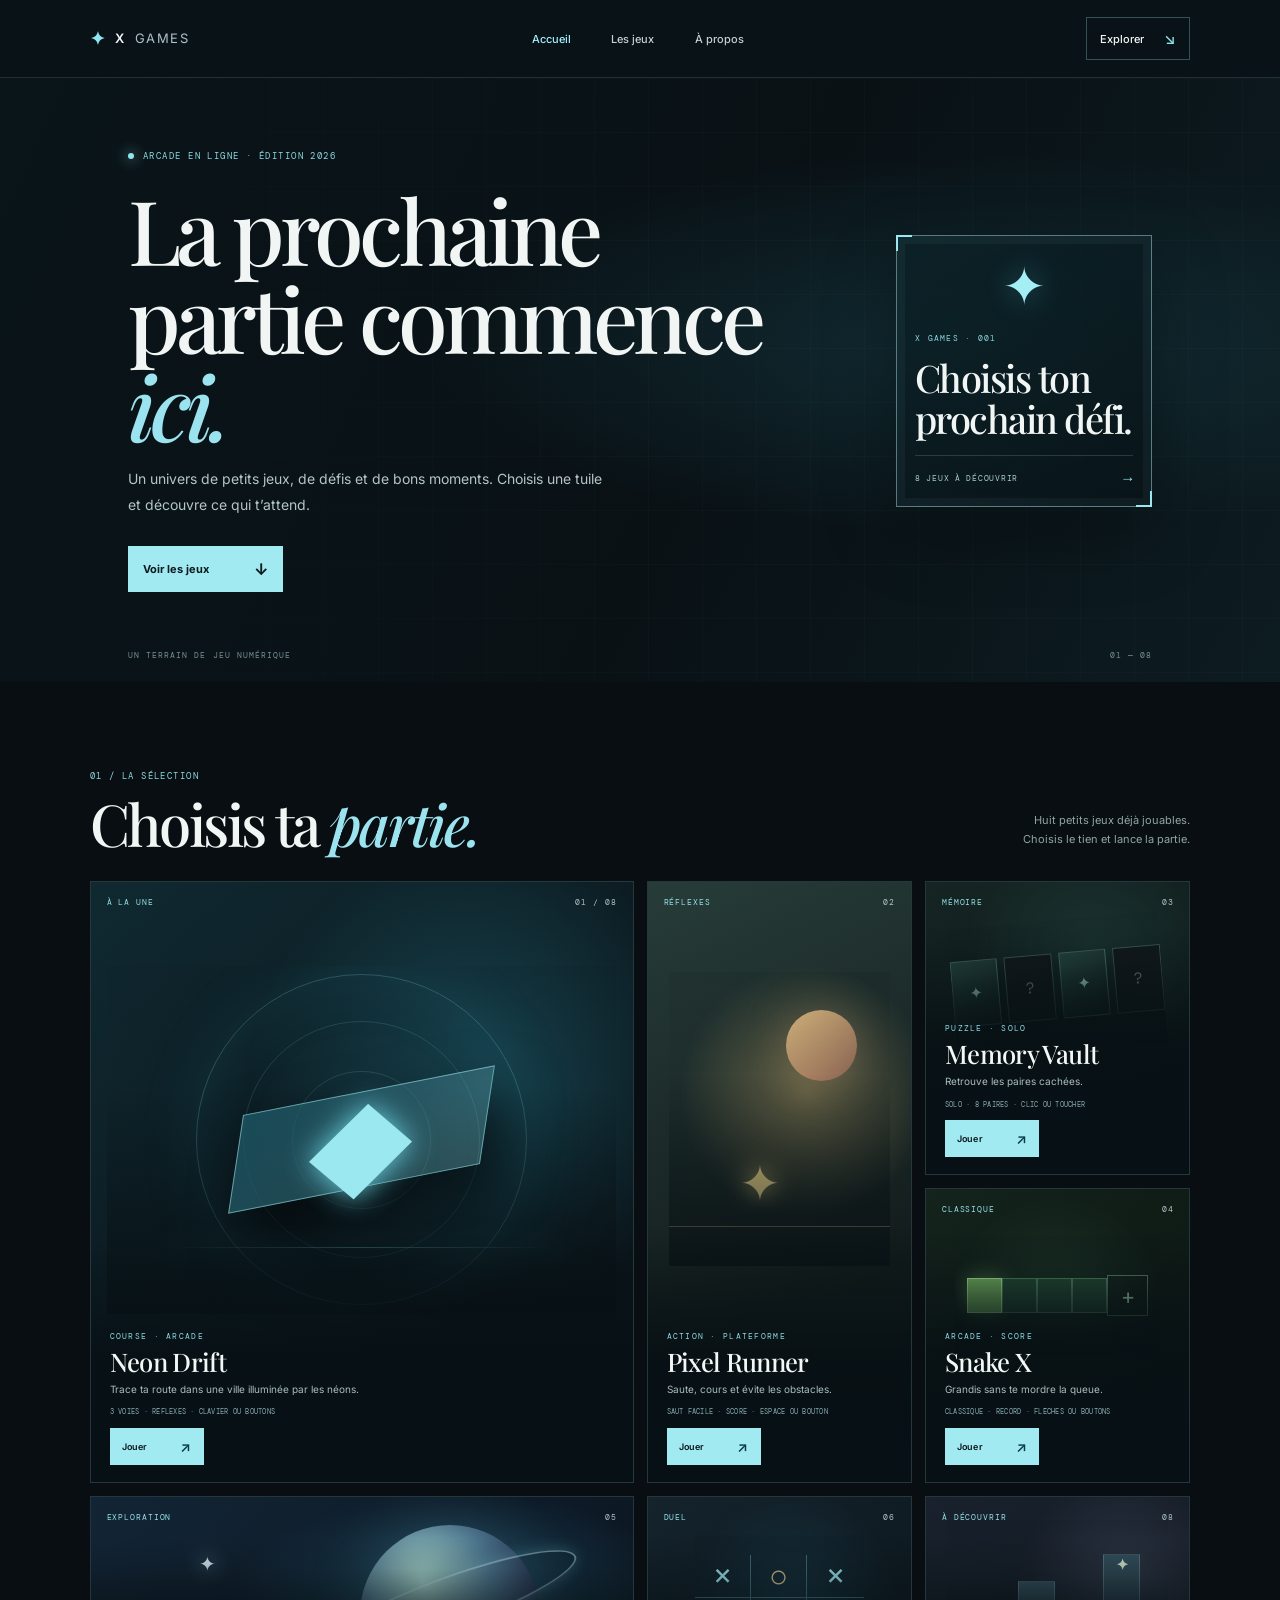
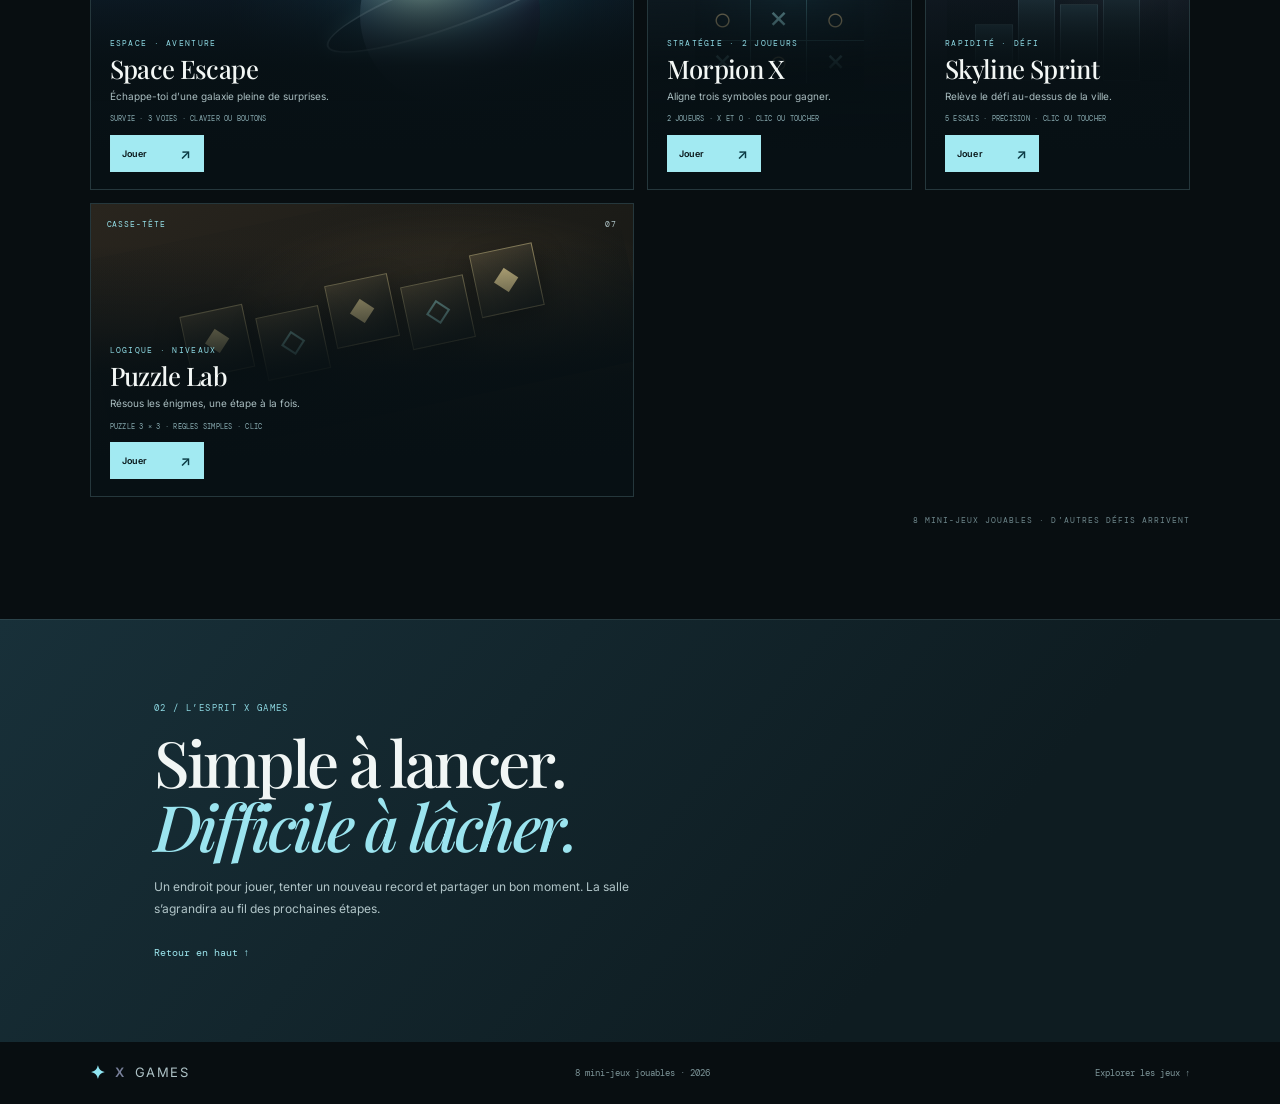
==== index.html @ 30ce867c "Forcer le chargement des dernières versions du site" ====
<!doctype html>
<html lang="fr">
<head>
  <meta charset="UTF-8">
  <meta name="viewport" content="width=device-width, initial-scale=1">
  <meta name="description" content="X Games : un espace de jeux vidéo à découvrir.">
  <meta name="theme-color" content="#071014">
  <title>X Games — La salle de jeu</title>
  <link rel="preconnect" href="https://fonts.googleapis.com">
  <link rel="preconnect" href="https://fonts.gstatic.com" crossorigin>
  <link href="https://fonts.googleapis.com/css2?family=DM+Mono:wght@400;500&family=Inter:wght@400;500;600;700&family=Playfair+Display:ital,wght@0,500;0,600;1,500&display=swap" rel="stylesheet">
  <link rel="stylesheet" href="style.css?v=20260923-playable-2">
</head>
<body class="xhome">
  <header class="x-header" id="top">
    <a class="x-brand" href="#top" aria-label="X Games, accueil"><span>✦</span> X <i>GAMES</i></a>
    <nav aria-label="Navigation principale">
      <a class="is-current" href="#top">Accueil</a>
      <a href="#games">Les jeux</a>
      <a href="#about">À propos</a>
    </nav>
    <a class="x-header-cta" href="#games">Explorer <span>↘</span></a>
  </header>

  <main>
    <section class="x-intro" aria-labelledby="page-title">
      <div class="x-intro-copy">
        <p class="x-kicker"><span></span> ARCADE EN LIGNE · ÉDITION 2026</p>
        <h1 id="page-title">La prochaine<br>partie commence <em>ici.</em></h1>
        <p class="x-lead">Un univers de petits jeux, de défis et de bons moments. Choisis une tuile et découvre ce qui t’attend.</p>
        <a class="x-main-link" href="#games">Voir les jeux <span>↓</span></a>
      </div>
      <aside class="x-intro-note">
        <span class="x-note-star">✦</span>
        <p class="x-kicker">X GAMES · 001</p>
        <strong>Choisis ton<br>prochain défi.</strong>
        <span class="x-note-bottom">8 JEUX À DÉCOUVRIR <b>→</b></span>
      </aside>
      <div class="x-intro-caption"><span>UN TERRAIN DE JEU NUMÉRIQUE</span><span>01 — 08</span></div>
    </section>

    <section class="x-catalogue" id="games" aria-labelledby="games-title">
      <div class="x-section-head">
        <div>
          <p class="x-kicker">01 / LA SÉLECTION</p>
          <h2 id="games-title">Choisis ta <em>partie.</em></h2>
        </div>
        <p class="x-section-note">Huit petits jeux déjà jouables.<br>Choisis le tien et lance la partie.</p>
      </div>

      <div class="x-grid">
        <article class="x-game x-game-feature x-art-drift">
          <div class="x-game-top"><span>À LA UNE</span><span>01 / 08</span></div>
          <div class="x-art x-art-car" aria-hidden="true"><span class="x-orbit"></span><span class="x-car-shape">◆</span><span class="x-art-line"></span></div>
          <div class="x-game-copy"><p class="x-game-type">COURSE · ARCADE</p><h3>Neon Drift</h3><p>Trace ta route dans une ville illuminée par les néons.</p><p class="x-game-features">3 voies · réflexes · clavier ou boutons</p><button class="x-play-button" type="button" data-play="neon-drift" aria-haspopup="dialog">Jouer <span>↗</span></button></div>
        </article>

        <article class="x-game x-game-tall x-art-runner">
          <div class="x-game-top"><span>RÉFLEXES</span><span>02</span></div>
          <div class="x-art x-art-pixel" aria-hidden="true"><span class="x-pixel-sun"></span><span class="x-pixel-runner">✦</span><span class="x-pixel-ground"></span></div>
          <div class="x-game-copy"><p class="x-game-type">ACTION · PLATEFORME</p><h3>Pixel Runner</h3><p>Saute, cours et évite les obstacles.</p><p class="x-game-features">Saut facile · score · espace ou bouton</p><button class="x-play-button" type="button" data-play="pixel-runner" aria-haspopup="dialog">Jouer <span>↗</span></button></div>
        </article>

        <article class="x-game x-art-memory">
          <div class="x-game-top"><span>MÉMOIRE</span><span>03</span></div>
          <div class="x-art x-art-cards" aria-hidden="true"><span>✦</span><span>?</span><span>✦</span><span>?</span></div>
          <div class="x-game-copy"><p class="x-game-type">PUZZLE · SOLO</p><h3>Memory Vault</h3><p>Retrouve les paires cachées.</p><p class="x-game-features">Solo · 8 paires · clic ou toucher</p><button class="x-play-button" type="button" data-play="memory-vault" aria-haspopup="dialog">Jouer <span>↗</span></button></div>
        </article>

        <article class="x-game x-art-snake">
          <div class="x-game-top"><span>CLASSIQUE</span><span>04</span></div>
          <div class="x-art x-art-snake-lines" aria-hidden="true"><span>●</span><span></span><span></span><span></span><b>+</b></div>
          <div class="x-game-copy"><p class="x-game-type">ARCADE · SCORE</p><h3>Snake X</h3><p>Grandis sans te mordre la queue.</p><p class="x-game-features">Classique · record · flèches ou boutons</p><button class="x-play-button" type="button" data-play="snake-x" aria-haspopup="dialog">Jouer <span>↗</span></button></div>
        </article>

        <article class="x-game x-game-wide x-art-space">
          <div class="x-game-top"><span>EXPLORATION</span><span>05</span></div>
          <div class="x-art x-art-planet" aria-hidden="true"><span class="x-planet"></span><span class="x-planet-ring"></span><span class="x-moon">✦</span></div>
          <div class="x-game-copy"><p class="x-game-type">ESPACE · AVENTURE</p><h3>Space Escape</h3><p>Échappe-toi d’une galaxie pleine de surprises.</p><p class="x-game-features">Survie · 3 voies · clavier ou boutons</p><button class="x-play-button" type="button" data-play="space-escape" aria-haspopup="dialog">Jouer <span>↗</span></button></div>
        </article>

        <article class="x-game x-art-tictactoe">
          <div class="x-game-top"><span>DUEL</span><span>06</span></div>
          <div class="x-art x-art-board" aria-hidden="true"><span>×</span><span>○</span><span>×</span><span>○</span><span>×</span><span>○</span><span>×</span><span>○</span><span>×</span></div>
          <div class="x-game-copy"><p class="x-game-type">STRATÉGIE · 2 JOUEURS</p><h3>Morpion X</h3><p>Aligne trois symboles pour gagner.</p><p class="x-game-features">2 joueurs · X et O · clic ou toucher</p><button class="x-play-button" type="button" data-play="morpion-x" aria-haspopup="dialog">Jouer <span>↗</span></button></div>
        </article>

        <article class="x-game x-game-wide x-art-puzzle">
          <div class="x-game-top"><span>CASSE-TÊTE</span><span>07</span></div>
          <div class="x-art x-art-cubes" aria-hidden="true"><span>◆</span><span>◇</span><span>◆</span><span>◇</span><span>◆</span></div>
          <div class="x-game-copy"><p class="x-game-type">LOGIQUE · NIVEAUX</p><h3>Puzzle Lab</h3><p>Résous les énigmes, une étape à la fois.</p><p class="x-game-features">Puzzle 3 × 3 · règles simples · clic</p><button class="x-play-button" type="button" data-play="puzzle-lab" aria-haspopup="dialog">Jouer <span>↗</span></button></div>
        </article>

        <article class="x-game x-art-skyline">
          <div class="x-game-top"><span>À DÉCOUVRIR</span><span>08</span></div>
          <div class="x-art x-art-city" aria-hidden="true"><span></span><span></span><span></span><span></span><b>✦</b></div>
          <div class="x-game-copy"><p class="x-game-type">RAPIDITÉ · DÉFI</p><h3>Skyline Sprint</h3><p>Relève le défi au-dessus de la ville.</p><p class="x-game-features">5 essais · précision · clic ou toucher</p><button class="x-play-button" type="button" data-play="skyline-sprint" aria-haspopup="dialog">Jouer <span>↗</span></button></div>
        </article>
      </div>
      <p class="x-disclaimer">8 MINI-JEUX JOUABLES · D’AUTRES DÉFIS ARRIVENT</p>
    </section>

    <section class="x-about" id="about">
      <p class="x-kicker">02 / L’ESPRIT X GAMES</p>
      <h2>Simple à lancer.<br><em>Difficile à lâcher.</em></h2>
      <p>Un endroit pour jouer, tenter un nouveau record et partager un bon moment. La salle s’agrandira au fil des prochaines étapes.</p>
      <a href="#top">Retour en haut ↑</a>
    </section>
  </main>

  <section class="x-play-modal" id="playModal" role="dialog" aria-modal="true" aria-labelledby="playTitle" hidden>
    <div class="x-play-backdrop" data-close-play></div>
    <div class="x-play-panel">
      <header class="x-play-header">
        <div><p class="x-kicker">X GAMES · À TOI DE JOUER</p><h2 id="playTitle">Jeu</h2></div>
        <button class="x-play-close" type="button" aria-label="Fermer le jeu">×</button>
      </header>
      <p class="x-play-instructions" id="playInstructions"></p>
      <div class="x-play-area" id="playArea"></div>
      <footer class="x-play-footer"><span id="playHint">Utilise les boutons ou le clavier.</span><button id="restartGame" type="button">Recommencer ↻</button></footer>
    </div>
  </section>
  <footer class="x-footer"><a class="x-brand" href="#top"><span>✦</span> X <i>GAMES</i></a><p>8 mini-jeux jouables · 2026</p><a href="#games">Explorer les jeux ↑</a></footer>
  <script src="script.js?v=20260923-playable-2"></script>
</body>
</html>
---- style.css ----
/* ===== إعدادات عامة ===== */

* {
    margin: 0;
    padding: 0;
    box-sizing: border-box;
}

body {
    font-family: Arial, sans-serif;
    background: #080b16;
    color: white;
    min-height: 100vh;
}

/* ===== HEADER ===== */

header {
    background: #11162a;
    padding: 20px 8%;
    display: flex;
    justify-content: space-between;
    align-items: center;
    border-bottom: 2px solid #00e5ff;
}

header h1 {
    color: #00e5ff;
    font-size: 28px;
}

nav {
    display: flex;
    gap: 25px;
}

nav a {
    color: white;
    text-decoration: none;
    font-weight: bold;
    transition: 0.3s;
}

nav a:hover {
    color: #00e5ff;
}

/* ===== HERO ===== */

.hero {
    min-height: 65vh;
    display: flex;
    flex-direction: column;
    justify-content: center;
    align-items: center;
    text-align: center;
    padding: 40px 20px;
}

.hero h2 {
    font-size: 55px;
    margin-bottom: 15px;
}

.hero p {
    color: #b9bfd1;
    font-size: 20px;
    margin-bottom: 30px;
}

.hero button {
    background: #00e5ff;
    color: #080b16;
    border: none;
    padding: 15px 30px;
    border-radius: 10px;
    font-size: 18px;
    font-weight: bold;
    cursor: pointer;
    transition: 0.3s;
}

.hero button:hover {
    transform: scale(1.08);
    box-shadow: 0 0 25px #00e5ff;
}

/* ===== JEUX ===== */

#games {
    padding: 60px 8%;
    text-align: center;
}

#games h2 {
    font-size: 36px;
    margin-bottom: 35px;
    color: #00e5ff;
}

.game-card {
    display: inline-block;
    vertical-align: top;
    width: 280px;
    min-height: 190px;

    background: #11162a;
    margin: 15px;
    padding: 25px;

    border-radius: 18px;
    border: 1px solid #252c48;

    transition: 0.3s;
}

.game-card:hover {
    transform: translateY(-10px);
    border-color: #00e5ff;
    box-shadow: 0 10px 30px rgba(0, 229, 255, 0.2);
}

.game-card h3 {
    font-size: 24px;
    margin-bottom: 15px;
}

.game-card p {
    color: #aeb5ca;
    margin-bottom: 20px;
}

.game-card button {
    background: #00e5ff;
    border: none;
    padding: 10px 25px;
    border-radius: 8px;
    cursor: pointer;
    font-weight: bold;
}

.game-card button:hover {
    background: white;
}

/* ===== FOOTER ===== */

footer {
    background: #11162a;
    text-align: center;
    padding: 25px;
    color: #777f99;
    margin-top: 50px;
}

/* ===== TÉLÉPHONE ===== */

@media (max-width: 700px) {

    header {
        flex-direction: column;
        gap: 20px;
    }

    nav {
        gap: 15px;
    }

    .hero h2 {
        font-size: 38px;
    }

    .game-card {
        width: 90%;
    }
}

/* X Games — accueil premium inspiré de l'univers visuel Mercedesbenz */
body.xhome{--x-ink:#081116;--x-panel:#0e1b20;--x-line:#b5eaf02b;--x-teal:#8fe5f2;--x-muted:#a9bdc1;min-height:100vh;background:#071014;color:#f1f6f5;font-family:Inter,Arial,sans-serif}
.xhome *{box-sizing:border-box}
.xhome a{color:inherit;text-decoration:none}
.x-header{position:relative;z-index:5;display:flex;align-items:center;justify-content:space-between;gap:24px;min-height:78px;padding:0 clamp(22px,7vw,112px);border-bottom:1px solid #b5eaf024;background:#091217}
.x-brand{display:inline-flex;align-items:center;gap:9px;color:#eff8f7;font:600 13px/1 Inter,sans-serif;letter-spacing:.12em}
.x-brand span{color:var(--x-teal);font-size:18px}
.x-brand i{font-style:normal;font-weight:400;color:#adc2c6}
.x-header nav{display:flex;align-items:center;gap:clamp(18px,3.2vw,48px)}
.x-header nav a,.x-header-cta{color:#c1d0d2;font:500 11px Inter,sans-serif;transition:color .2s ease}
.x-header nav a:hover,.x-header nav a.is-current,.x-header-cta:hover{color:#a3eff8}
.x-header-cta{display:flex;align-items:center;gap:20px;padding:11px 13px;border:1px solid #a6e9f14a;color:#e8f5f4}
.x-header-cta span{color:var(--x-teal);font-size:15px}
.xhome main{overflow:hidden}
.x-intro{position:relative;display:flex;align-items:center;justify-content:space-between;gap:48px;min-height:510px;padding:72px clamp(24px,10vw,160px) 90px;background:radial-gradient(ellipse at 76% 44%,#17404a8c 0,transparent 40%),linear-gradient(115deg,#0a1519 0%,#091115 56%,#0d1c21 100%);isolation:isolate}
.x-intro::before{position:absolute;z-index:-1;inset:0;content:"";opacity:.23;background-image:linear-gradient(#8ad9e51a 1px,transparent 1px),linear-gradient(90deg,#8ad9e51a 1px,transparent 1px);background-size:54px 54px;mask-image:linear-gradient(90deg,transparent,#000 50%,#000)}
.x-intro-copy{max-width:670px}
.x-kicker,.x-game-type{margin:0;color:#8dd8e2;font:9px "DM Mono",monospace;letter-spacing:.16em;text-transform:uppercase}
.x-kicker{display:flex;align-items:center;gap:9px}
.x-kicker>span{width:6px;height:6px;border-radius:50%;background:#91e5f0;box-shadow:0 0 13px #91e5f0}
.x-intro h1{margin:23px 0 18px;font:500 clamp(51px,7vw,95px)/.98 "Playfair Display",Georgia,serif;letter-spacing:-.055em}
.x-intro h1 em,.x-section-head h2 em,.x-about h2 em{color:#9be4ef;font-weight:500}
.x-lead{max-width:475px;margin:0;color:#b4c5c8;font-size:14px;line-height:1.8}
.x-main-link{display:inline-flex;align-items:center;gap:45px;margin-top:29px;padding:13px 15px;background:#a2eaf2;color:#0b1a1e!important;font-size:11px;font-weight:700;transition:transform .2s,box-shadow .2s}
.x-main-link:hover{transform:translateY(-3px);box-shadow:0 12px 30px #64d1e24a}
.x-main-link span{font-size:16px}
.x-intro-note{position:relative;display:grid;align-content:space-between;flex:0 0 clamp(190px,20vw,260px);aspect-ratio:.94;padding:18px;border:1px solid #b6edf276;background:linear-gradient(145deg,#0c2228d9,#081216c7);box-shadow:inset 0 0 0 8px #a9eaf20b,0 24px 68px #0005;animation:x-rise .75s .12s both}
.x-intro-note::before,.x-intro-note::after{position:absolute;width:14px;height:14px;content:""}
.x-intro-note::before{top:-1px;left:-1px;border-top:2px solid #9be8f0;border-left:2px solid #9be8f0}
.x-intro-note::after{right:-1px;bottom:-1px;border-right:2px solid #9be8f0;border-bottom:2px solid #9be8f0}
.x-note-star{justify-self:center;color:#a4eff6;font-size:53px;text-shadow:0 0 30px #5fc8df70;animation:x-twinkle 3s ease-in-out infinite}
.x-intro-note .x-kicker{font-size:8px}
.x-intro-note>strong{font:500 clamp(25px,3vw,38px)/1.07 "Playfair Display",Georgia,serif;letter-spacing:-.04em}
.x-note-bottom{display:flex;justify-content:space-between;align-items:center;padding-top:12px;border-top:1px solid #b5eaf02a;color:#a9cbd0;font:8px "DM Mono",monospace;letter-spacing:.09em}
.x-note-bottom b{color:#9be8f0;font-size:15px}
.x-intro-caption{position:absolute;right:clamp(24px,10vw,160px);bottom:22px;left:clamp(24px,10vw,160px);display:flex;justify-content:space-between;color:#759196;font:8px "DM Mono",monospace;letter-spacing:.13em}
.x-catalogue{padding:88px clamp(22px,7vw,112px) 94px;background:#080e11}
.x-section-head{display:flex;align-items:end;justify-content:space-between;gap:24px;max-width:1440px;margin:0 auto 29px}
.x-section-head h2{margin:12px 0 0;font:500 clamp(36px,5vw,58px)/1 "Playfair Display",Georgia,serif;letter-spacing:-.045em}
.x-section-note{margin:0 0 3px;color:#8fa5a8;font-size:11px;line-height:1.7;text-align:right}
.x-grid{display:grid;grid-template-columns:repeat(4,minmax(0,1fr));grid-auto-rows:clamp(220px,23vw,310px);grid-auto-flow:dense;gap:13px;max-width:1440px;margin:auto}
.x-game{position:relative;min-width:0;overflow:hidden;border:1px solid #a9e7ed28;background:#0c171b;isolation:isolate;transition:transform .35s cubic-bezier(.2,.7,.2,1),border-color .3s,box-shadow .3s}
.x-game::before{position:absolute;z-index:-1;inset:0;content:"";background:radial-gradient(circle at 85% 10%,#46b4cb25,transparent 42%),linear-gradient(135deg,#101f24,#0b1417 76%);transition:filter .35s,transform .5s}
.x-game:hover{transform:translateY(-5px);border-color:#9ae5ef8c;box-shadow:0 18px 38px #0006}
.x-game:hover::before{filter:brightness(1.22);transform:scale(1.025)}
.x-game-feature{grid-column:span 2;grid-row:span 2}
.x-game-tall{grid-row:span 2}
.x-game-wide{grid-column:span 2}
.x-game-top{position:absolute;z-index:2;top:15px;right:16px;left:16px;display:flex;justify-content:space-between;color:#afc5c8;font:8px "DM Mono",monospace;letter-spacing:.11em}
.x-game-top span:first-child{color:#95e0e9}
.x-game-copy{position:absolute;z-index:2;right:19px;bottom:17px;left:19px}
.x-game-copy::before{position:absolute;z-index:-1;inset:-100px -30px -18px;content:"";background:linear-gradient(0deg,#071014 14%,#071014e8 49%,transparent);pointer-events:none}
.x-game-type{margin-bottom:7px;font-size:8px}
.x-game h3{margin:0;color:#f3f7f5;font:500 clamp(21px,2vw,27px)/1.05 "Playfair Display",Georgia,serif;letter-spacing:-.025em}
.x-game-copy>p:not(.x-game-type){max-width:320px;margin:7px 0 10px;color:#a9bdc0;font-size:10px;line-height:1.55}
.x-game-copy button{display:inline-flex;align-items:center;gap:18px;padding:8px 10px;border:1px solid #a5e5ed45;background:#102027;color:#9cbfc4;font:8px "DM Mono",monospace;letter-spacing:.02em}
.x-game-copy button span{color:#91e1ea;font-size:12px}
.x-game-copy button:disabled{cursor:default;opacity:.86}
.x-art{position:absolute;inset:0;z-index:-1;overflow:hidden}
.x-art::after{position:absolute;inset:0;content:"";background:linear-gradient(180deg,#07101412 0%,transparent 35%,#071014b5 100%)}
.x-art-drift{background:#0b181d}
.x-art-drift::before{background:radial-gradient(ellipse at 72% 33%,#37b7d641,transparent 42%),linear-gradient(140deg,#102931,#0a1419 72%)}
.x-art-car{inset:14% 3% 28%;display:grid;place-items:center}
.x-orbit{position:absolute;width:min(65%,370px);aspect-ratio:1;border:1px solid #86e1eb43;border-radius:50%;box-shadow:0 0 65px #39bad31c,inset 0 0 65px #39bad31c}
.x-orbit::before,.x-orbit::after{position:absolute;inset:14%;content:"";border:1px solid #8be6ed27;border-radius:50%}
.x-orbit::after{inset:29%}
.x-car-shape{position:relative;z-index:1;display:grid;place-items:center;width:47%;height:29%;border:1px solid #a4eff486;background:linear-gradient(125deg,#1a5260dd,#a4e9ed35);color:#9be8f1;font-size:clamp(42px,8vw,105px);transform:skew(-20deg) rotate(-12deg);box-shadow:16px 25px 52px #0008;text-shadow:0 0 28px #6bd6e5}
.x-art-line{position:absolute;bottom:19%;width:78%;height:1px;background:linear-gradient(90deg,transparent,#8ae4ed8a,transparent);box-shadow:0 0 23px #6bd8e4}
.x-art-runner::before{background:radial-gradient(circle at 60% 35%,#dfbc7561,transparent 30%),linear-gradient(155deg,#273c39,#121b1b 70%)}
.x-art-pixel{inset:15% 8% 36%}
.x-pixel-sun{position:absolute;top:13%;right:15%;width:32%;aspect-ratio:1;border-radius:50%;background:linear-gradient(145deg,#d8b77e,#b56e6090);box-shadow:0 0 44px #d5ad7b42}
.x-pixel-ground{position:absolute;right:0;bottom:13%;left:0;height:1px;background:#ddc27e8a;box-shadow:0 0 20px #d6bb725c}
.x-pixel-runner{position:absolute;bottom:18%;left:32%;color:#ddc881;font-size:clamp(28px,4vw,50px);text-shadow:0 0 25px #eccf7e}
.x-art-memory::before{background:radial-gradient(circle at 65% 26%,#326e6945,transparent 48%),linear-gradient(145deg,#152523,#0c1516)}
.x-art-cards{inset:13% 10% 42%;display:grid;grid-template-columns:repeat(4,1fr);gap:7px;align-content:center;transform:rotate(-5deg)}
.x-art-cards span{display:grid;place-items:center;aspect-ratio:.72;border:1px solid #9de4da52;background:linear-gradient(145deg,#254843,#142321);color:#aae9db;font:16px "DM Mono",monospace;box-shadow:0 8px 14px #0005}
.x-art-cards span:nth-child(2),.x-art-cards span:nth-child(4){background:#11191b;color:#708487}
.x-art-snake::before{background:radial-gradient(circle at 50% 38%,#417d5b38,transparent 46%),linear-gradient(135deg,#14231c,#0b1511)}
.x-art-snake-lines{inset:16% 11% 43%;display:flex;align-items:center;justify-content:center}
.x-art-snake-lines span{width:17%;aspect-ratio:1;border:1px solid #99dda465;background:#244c37;color:transparent}
.x-art-snake-lines span:first-child{border-color:#b5f399;background:#78bb65;box-shadow:0 0 20px #84d2787a}
.x-art-snake-lines b{display:grid;place-items:center;width:20%;aspect-ratio:1;border:1px solid #a4e4bc7a;color:#a9e6c0;font:22px Inter}
.x-art-space::before{background:radial-gradient(ellipse at 68% 37%,#235c77a3,transparent 44%),linear-gradient(145deg,#132637,#090f19)}
.x-art-planet{inset:0 0 30%}
.x-planet{position:absolute;top:14%;right:17%;width:clamp(95px,15vw,180px);aspect-ratio:1;border-radius:50%;background:radial-gradient(circle at 35% 32%,#b1e0d2,#507a92 39%,#273452 68%,#121b2b);box-shadow:0 0 60px #6dc8dd33}
.x-planet-ring{position:absolute;top:39%;right:9%;width:clamp(145px,21vw,265px);height:25%;border:2px solid #c3efff77;border-radius:50%;transform:rotate(-20deg);box-shadow:0 0 15px #7bd8e64a}
.x-moon{position:absolute;top:27%;left:20%;color:#d8eaf1;font-size:20px;text-shadow:0 0 20px #acdff7}
.x-art-tictactoe::before{background:radial-gradient(circle at 55% 34%,#25637b48,transparent 43%),linear-gradient(140deg,#14232c,#0b1319)}
.x-art-board{inset:13% 18% 42%;display:grid;grid-template-columns:repeat(3,1fr);align-content:center;aspect-ratio:1}
.x-art-board span{display:grid;place-items:center;border-right:1px solid #83dbe367;border-bottom:1px solid #83dbe367;color:#a0eaf2;font:clamp(20px,2.5vw,34px) "DM Mono",monospace}
.x-art-board span:nth-child(3n){border-right:0}.x-art-board span:nth-child(n+7){border-bottom:0}.x-art-board span:nth-child(even){color:#d9c391}
.x-art-puzzle::before{background:radial-gradient(ellipse at 68% 40%,#88704a46,transparent 46%),linear-gradient(140deg,#29251e,#121513)}
.x-art-cubes{inset:0 0 27%;display:flex;align-items:center;justify-content:center;gap:10px;transform:rotate(-12deg)}
.x-art-cubes span{display:grid;place-items:center;width:clamp(36px,5vw,65px);aspect-ratio:1;border:1px solid #d7c58a80;background:linear-gradient(145deg,#70644970,#22241f);color:#ddca8f;font-size:26px;box-shadow:0 12px 28px #0007}
.x-art-cubes span:nth-child(even){transform:translateY(17px);color:#8fc6bd}
.x-art-skyline::before{background:radial-gradient(circle at 76% 28%,#7481a040,transparent 37%),linear-gradient(150deg,#18212d,#10141a)}
.x-art-city{inset:8% 8% 37%;display:flex;align-items:end;justify-content:center;gap:5px}
.x-art-city span{width:17%;height:35%;border:1px solid #a5cfdf49;background:linear-gradient(180deg,#34505e,#19242b)}
.x-art-city span:nth-child(2){height:62%}.x-art-city span:nth-child(3){height:48%}.x-art-city span:nth-child(4){height:79%}
.x-art-city b{position:absolute;top:22%;right:18%;color:#d7e9ce;font-size:15px}
.x-disclaimer{max-width:1440px;margin:18px auto 0;color:#6e868b;font:8px "DM Mono",monospace;letter-spacing:.13em;text-align:right}
.x-about{position:relative;padding:82px clamp(24px,12vw,190px);background:linear-gradient(130deg,#183039,#0e1c21 72%);border-top:1px solid #b4eaf023}
.x-about .x-kicker{margin-bottom:16px}
.x-about h2{margin:0;font:500 clamp(38px,5vw,66px)/1 "Playfair Display",Georgia,serif;letter-spacing:-.045em}
.x-about>p:not(.x-kicker){max-width:520px;margin:18px 0;color:#b1c5c8;font-size:12px;line-height:1.8}
.x-about>a{display:inline-block;margin-top:8px;color:#9de7ef;font:10px "DM Mono",monospace}
.x-footer{display:flex;align-items:center;justify-content:space-between;gap:20px;padding:22px clamp(22px,7vw,112px);background:#080e11}
.x-footer p,.x-footer>a:last-child{margin:0;color:#7e969a;font:9px "DM Mono",monospace}
.x-footer>a:last-child:hover{color:#a7edf3}
@keyframes x-rise{from{opacity:0;transform:translateY(18px)}to{opacity:1;transform:none}}
@keyframes x-twinkle{0%,100%{opacity:.7;transform:scale(.9)}50%{opacity:1;transform:scale(1.08)}}
@media(max-width:900px){.x-intro{min-height:460px;padding-right:7vw;padding-left:7vw}.x-grid{grid-template-columns:repeat(3,minmax(0,1fr));grid-auto-rows:clamp(220px,29vw,290px)}.x-game-feature{grid-column:span 2}.x-game-tall{grid-row:span 2}}
@media(max-width:650px){.x-header{min-height:68px;padding-inline:20px}.x-header nav{gap:16px}.x-header nav a{font-size:10px}.x-header-cta{display:none}.x-intro{min-height:440px;align-items:flex-start;padding:68px 24px 75px}.x-intro-copy{max-width:100%}.x-intro h1{font-size:clamp(48px,11vw,70px)}.x-intro-note{position:absolute;right:22px;bottom:55px;width:112px;min-height:112px;aspect-ratio:auto;padding:10px}.x-note-star{font-size:24px}.x-intro-note .x-kicker{font-size:6px}.x-intro-note>strong{font-size:17px}.x-note-bottom{font-size:5px;padding-top:6px}.x-intro-copy{padding-bottom:100px}.x-intro-caption{right:24px;left:24px;font-size:7px}.x-catalogue{padding:58px 18px 64px}.x-section-head{align-items:flex-start}.x-section-head h2{font-size:39px}.x-section-note{max-width:130px;font-size:9px}.x-grid{grid-template-columns:repeat(2,minmax(0,1fr));grid-auto-rows:210px;gap:9px}.x-game-feature{grid-column:span 2;grid-row:span 1;min-height:290px}.x-game-tall{grid-row:span 2}.x-game-wide{grid-column:span 2}.x-game-copy{right:12px;bottom:12px;left:12px}.x-game-top{top:11px;right:11px;left:11px;font-size:7px}.x-game h3{font-size:21px}.x-game-copy>p:not(.x-game-type){font-size:9px;margin:5px 0 8px}.x-game-copy button{gap:9px;padding:7px 8px;font-size:7px}.x-game-type{font-size:7px}.x-art-cards{inset-inline:8%;gap:4px}.x-art-board{inset-inline:15%}.x-about{padding:58px 25px}.x-footer{flex-wrap:wrap;padding:20px 18px}.x-footer p{order:3;width:100%;text-align:center}}
@media(max-width:430px){.x-header{padding-inline:15px}.x-header nav{gap:12px}.x-header nav a{font-size:9px}.x-brand{font-size:11px}.x-intro{padding-inline:18px}.x-intro h1{font-size:48px}.x-intro-caption{right:18px;left:18px}.x-intro-note{right:17px;width:102px}.x-section-head{display:block}.x-section-note{max-width:none;margin-top:13px;text-align:left}.x-grid{grid-template-columns:1fr;grid-auto-rows:260px}.x-game-feature,.x-game-wide,.x-game-tall{grid-column:span 1;grid-row:span 1;min-height:260px}.x-game-feature{min-height:330px}.x-disclaimer{font-size:7px}.x-footer{gap:12px}.x-footer p{font-size:8px}.x-footer>a:last-child{font-size:8px}}
@media(prefers-reduced-motion:reduce){.xhome *, .xhome *::before,.xhome *::after{scroll-behavior:auto!important;animation-duration:.01ms!important;animation-iteration-count:1!important;transition-duration:.01ms!important}}


/* Priorité aux styles du nouvel accueil face aux anciennes règles de #games */
body.xhome #games{padding:88px clamp(22px,7vw,112px) 94px;text-align:left}
body.xhome #games h2{margin:12px 0 0;color:#f1f6f5;font:500 clamp(36px,5vw,58px)/1 "Playfair Display",Georgia,serif;letter-spacing:-.045em}
body.xhome .x-footer{margin-top:0}
@media(max-width:650px){body.xhome #games{padding:58px 18px 64px}body.xhome #games h2{font-size:39px}}


/* Cartes de jeux et commandes jouables */
.x-game-features{margin:7px 0 10px!important;color:#88aab0!important;font:7px "DM Mono",monospace!important;letter-spacing:.035em;line-height:1.5!important;text-transform:uppercase}
.x-play-button{display:inline-flex!important;align-items:center;gap:24px!important;min-width:94px;justify-content:space-between;padding:9px 11px!important;border:1px solid #a5e5ed70!important;background:#a2eaf2!important;color:#081619!important;font:600 9px Inter,sans-serif!important;cursor:pointer!important;transition:transform .2s,box-shadow .2s,background .2s!important}
.x-play-button span{color:#0b3b45!important;font-size:14px!important}
.x-play-button:hover{transform:translateY(-2px);background:#d7fbff!important;box-shadow:0 7px 18px #69d3e53d}
.x-play-modal[hidden]{display:none}
.x-play-modal{position:fixed;z-index:100;inset:0;display:grid;place-items:center;padding:18px}
.x-play-backdrop{position:absolute;inset:0;background:#020709d9;backdrop-filter:blur(8px)}
.x-play-panel{position:relative;width:min(680px,100%);max-height:min(92svh,900px);overflow:auto;padding:clamp(18px,4vw,30px);border:1px solid #98e4ed75;background:linear-gradient(145deg,#11252a,#091216 70%);box-shadow:0 28px 100px #000c;animation:x-modal-in .24s ease both}
.x-play-header{display:flex;align-items:flex-start;justify-content:space-between;gap:18px;padding:0 0 16px;border:0;border-bottom:1px solid #a9e8ef2b;background:transparent}
.x-play-header h2{margin:7px 0 0;color:#eff8f7;font:500 clamp(28px,6vw,42px)/1 "Playfair Display",Georgia,serif}
.x-play-close{display:grid;place-items:center;width:38px;height:38px;border:1px solid #a4e6ed66;background:#0b181c;color:#e4f5f5;font:300 26px/1 Inter,sans-serif;cursor:pointer}
.x-play-close:hover{background:#20434b}
.x-play-instructions{margin:14px 0;color:#b5c9cb;font-size:12px;line-height:1.6}
.x-play-area{display:grid;place-items:center;min-height:270px;padding:17px;border:1px solid #9cdfe52e;background:radial-gradient(ellipse at 50% 20%,#17363c,#091216 72%)}
.x-play-footer{display:flex;align-items:center;justify-content:space-between;gap:12px;margin-top:13px;color:#83a1a6;font:9px "DM Mono",monospace}
.x-play-footer button,.x-control-button{min-height:38px;padding:9px 13px;border:1px solid #9de3eb68;background:#112329;color:#e5f5f5;font:10px Inter,sans-serif;cursor:pointer;transition:background .2s,border-color .2s,transform .2s}
.x-play-footer button:hover,.x-control-button:hover{transform:translateY(-1px);border-color:#a9eff6;background:#20434b}
.x-game-status{width:100%;margin:0 0 12px;color:#9be6ed;font:11px "DM Mono",monospace;text-align:center}
.x-game-message{min-height:21px;margin:10px 0 0;color:#d8e8e8;font-size:12px;text-align:center}
.x-control-row{display:flex;justify-content:center;gap:9px;margin-top:12px}
.x-dodge-wrap{width:min(320px,100%)}
.x-dodge-board{display:grid;grid-template-columns:repeat(3,1fr);gap:3px;min-height:205px;padding:8px;border:1px solid #7edce641;background:#071013}
.x-dodge-row,.x-dodge-car-row{display:grid;grid-template-columns:repeat(3,1fr);gap:3px}
.x-dodge-cell{display:grid;place-items:center;min-height:25px;border:1px solid #a5e3e80c;color:#a9edf2;font-size:15px}
.x-dodge-cell.has-obstacle{background:#21404a8c;color:#e7c58a}
.x-dodge-car-row .x-dodge-cell{min-height:37px;border-color:#a1eaf249;background:#14303a;color:#aff3f6;font-size:20px}
.x-runner-track{position:relative;width:min(480px,100%);height:145px;overflow:hidden;border:1px solid #83dce650;background:linear-gradient(#10252a,#0a161a)}
.x-runner-track::before{position:absolute;right:0;bottom:26px;left:0;height:1px;content:"";background:#a2e5e95e}
.x-runner-character{position:absolute;bottom:27px;left:18%;display:grid;place-items:center;width:34px;height:40px;color:#b5eea1;font-size:25px;transition:bottom .12s}
.x-runner-character.is-jumping{bottom:80px}
.x-runner-obstacle{position:absolute;right:8%;bottom:27px;width:20px;height:25px;background:#e3bd75;box-shadow:0 0 18px #d6a94777;animation:x-obstacle-in 1.6s linear infinite}
.x-runner-track.is-ended .x-runner-obstacle{animation-play-state:paused}
.x-memory-grid{display:grid;grid-template-columns:repeat(4,minmax(46px,68px));gap:8px;max-width:300px}
.x-memory-card{display:grid;place-items:center;aspect-ratio:1;border:1px solid #82dfdf6b;background:#142c2e;color:#98ebe2;font:600 23px "DM Mono",monospace;cursor:pointer;transition:transform .2s,background .2s}
.x-memory-card:hover{transform:translateY(-2px);background:#1e4240}
.x-memory-card.is-open,.x-memory-card.is-matched{background:#24473e;color:#d8ecad}
.x-memory-card.is-matched{opacity:.6;cursor:default}
.x-snake-wrap{width:min(340px,100%);text-align:center}
.x-snake-canvas{display:block;width:min(300px,100%);height:auto;margin:auto;border:1px solid #8add9c5c;background:#07130d;image-rendering:pixelated}
.x-puzzle-grid,.x-morpion-grid{display:grid;grid-template-columns:repeat(3,minmax(62px,86px));gap:6px}
.x-puzzle-tile,.x-morpion-cell{display:grid;place-items:center;aspect-ratio:1;border:1px solid #8de0e878;background:#142d33;color:#e9f8f6;font:500 25px "DM Mono",monospace;cursor:pointer;transition:background .18s,transform .18s}
.x-puzzle-tile:hover:not(:disabled),.x-morpion-cell:hover:not(:disabled){transform:translateY(-2px);background:#20505a}
.x-puzzle-tile:disabled{border-color:transparent;background:transparent;cursor:default}
.x-morpion-cell{color:#a9edf1;font-size:31px}
.x-morpion-cell.is-o{color:#e0c98b}
.x-sprint-wrap{width:min(430px,100%);text-align:center}
.x-sprint-label{margin:0 0 20px;color:#c5d7d7;font-size:12px}
.x-sprint-track{position:relative;height:42px;overflow:hidden;border:1px solid #9adfe875;background:#081114}
.x-sprint-target{position:absolute;top:0;bottom:0;left:38%;width:24%;border-inline:1px solid #a4eda7;background:#a3e6a62b}
.x-sprint-marker{position:absolute;top:0;bottom:0;left:0;width:4px;background:#f3d281;box-shadow:0 0 14px #f5d486;transform:translateX(0)}
.x-sprint-wrap .x-control-button{margin-top:17px;min-width:130px;background:#a2eaf2;color:#09171a;font-weight:700}
.x-sprint-wrap .x-control-button:hover{background:#d7fbff}
.x-sprint-progress{margin:13px 0 0;color:#91dce5;font:10px "DM Mono",monospace}
@keyframes x-modal-in{from{opacity:0;transform:translateY(10px) scale(.985)}to{opacity:1;transform:none}}
@keyframes x-obstacle-in{from{right:-8%}to{right:100%}}
@media(max-width:520px){.x-play-modal{padding:9px}.x-play-panel{max-height:96svh;padding:16px}.x-play-area{min-height:245px;padding:10px}.x-dodge-board{min-height:185px}.x-play-footer{align-items:flex-start;font-size:8px}.x-play-footer button,.x-control-button{min-height:42px}.x-sprint-track{height:48px}}
@media(prefers-reduced-motion:reduce){.x-play-panel{animation:none}.x-runner-obstacle{animation-duration:3s}}

/* Le déplacement du bloc est piloté par le jeu et fonctionne aussi au clavier. */
.x-runner-obstacle{animation:none!important}
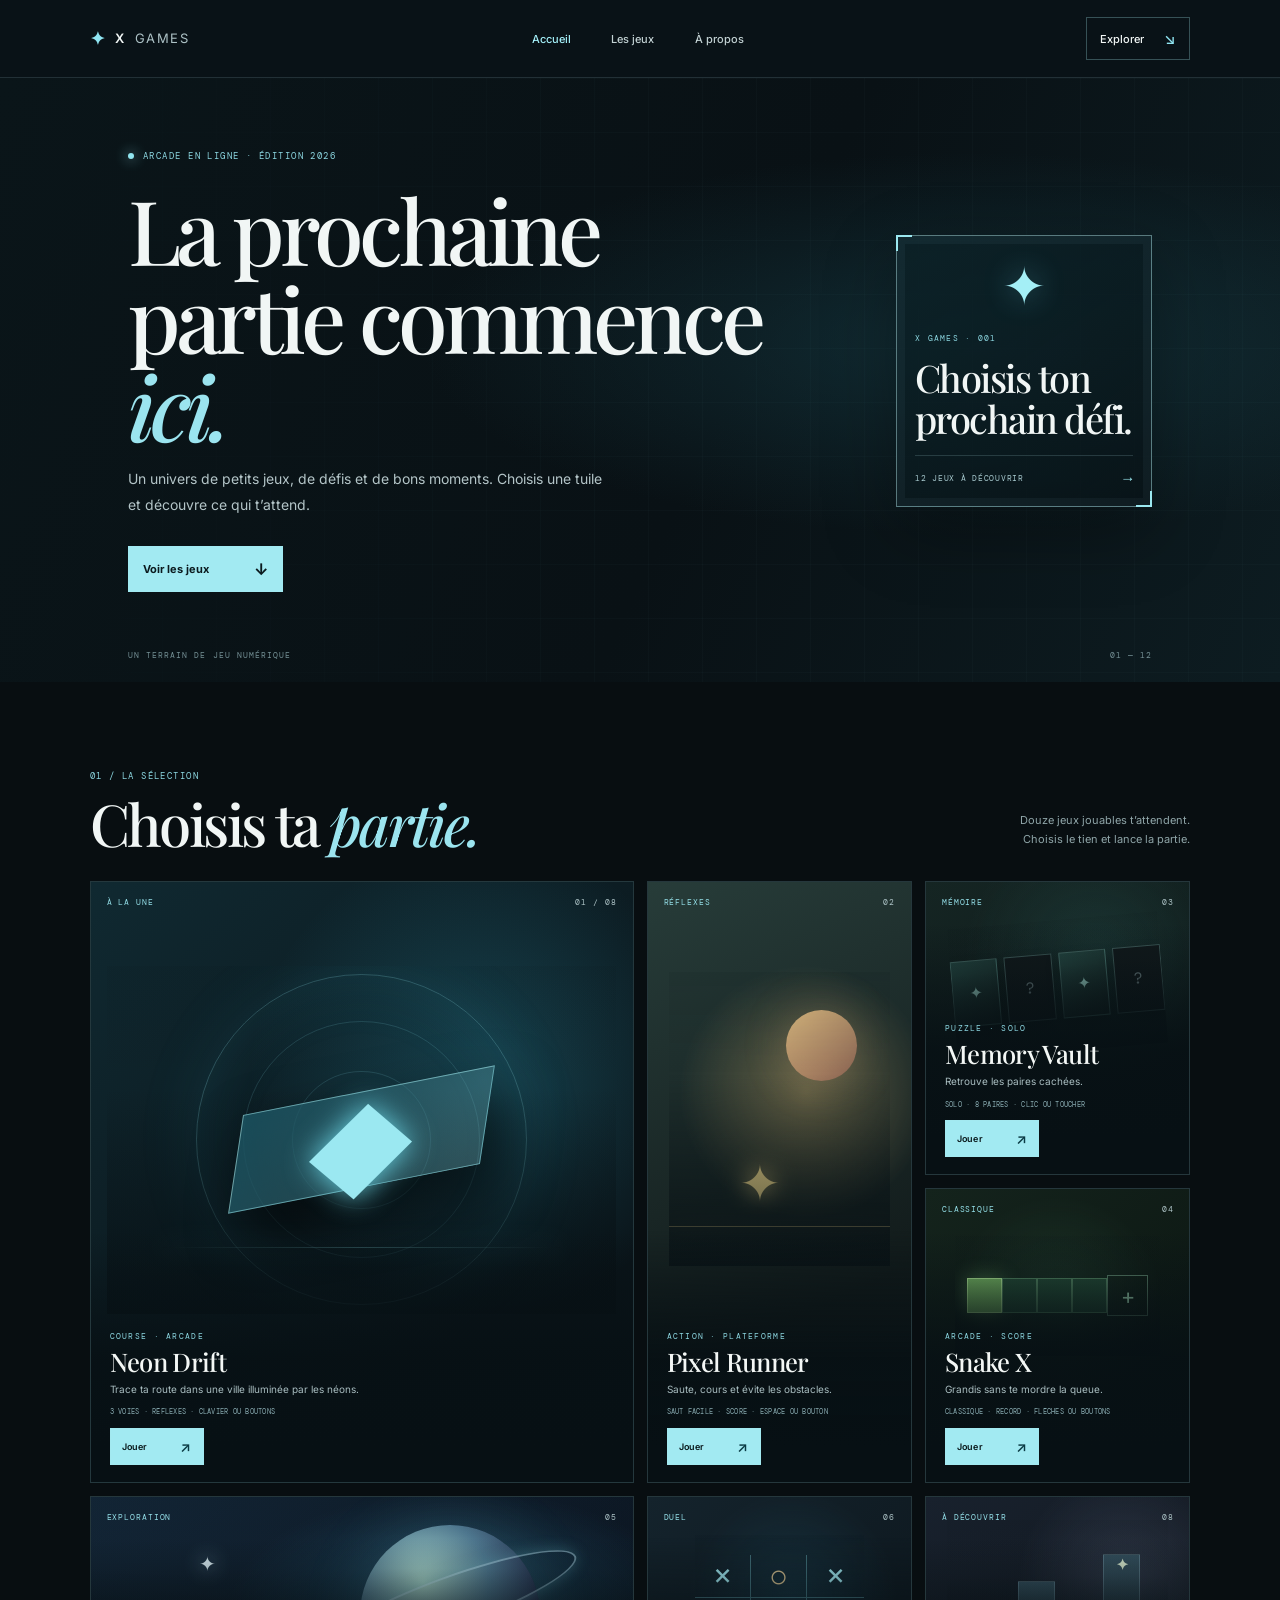
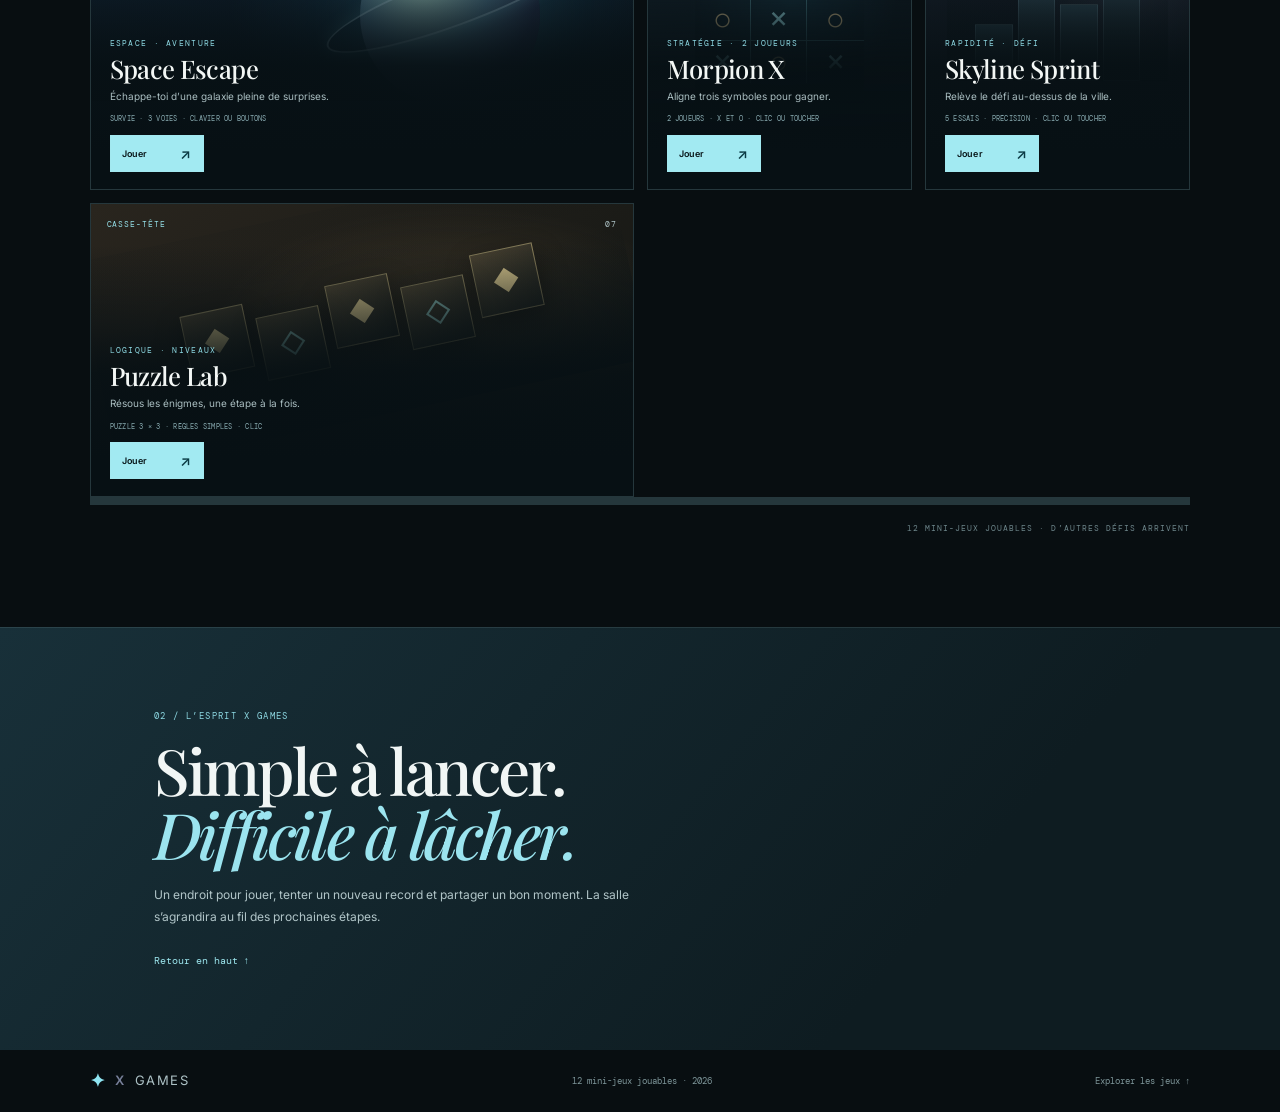
==== commit 8d6e5ee1: "Add four illustrated games to homepage" ====
--- a/index.html
+++ b/index.html
@@ -9,7 +9,7 @@
   <link rel="preconnect" href="https://fonts.googleapis.com">
   <link rel="preconnect" href="https://fonts.gstatic.com" crossorigin>
   <link href="https://fonts.googleapis.com/css2?family=DM+Mono:wght@400;500&family=Inter:wght@400;500;600;700&family=Playfair+Display:ital,wght@0,500;0,600;1,500&display=swap" rel="stylesheet">
-  <link rel="stylesheet" href="style.css?v=20260923-playable-2">
+  <link rel="stylesheet" href="style.css?v=20260926-12games">
 </head>
 <body class="xhome">
   <header class="x-header" id="top">
@@ -34,9 +34,9 @@
         <span class="x-note-star">✦</span>
         <p class="x-kicker">X GAMES · 001</p>
         <strong>Choisis ton<br>prochain défi.</strong>
-        <span class="x-note-bottom">8 JEUX À DÉCOUVRIR <b>→</b></span>
+        <span class="x-note-bottom">12 JEUX À DÉCOUVRIR <b>→</b></span>
       </aside>
-      <div class="x-intro-caption"><span>UN TERRAIN DE JEU NUMÉRIQUE</span><span>01 — 08</span></div>
+      <div class="x-intro-caption"><span>UN TERRAIN DE JEU NUMÉRIQUE</span><span>01 — 12</span></div>
     </section>
 
     <section class="x-catalogue" id="games" aria-labelledby="games-title">
@@ -45,7 +45,7 @@
           <p class="x-kicker">01 / LA SÉLECTION</p>
           <h2 id="games-title">Choisis ta <em>partie.</em></h2>
         </div>
-        <p class="x-section-note">Huit petits jeux déjà jouables.<br>Choisis le tien et lance la partie.</p>
+        <p class="x-section-note">Douze jeux jouables t’attendent.<br>Choisis le tien et lance la partie.</p>
       </div>
 
       <div class="x-grid">
@@ -97,7 +97,11 @@
           <div class="x-game-copy"><p class="x-game-type">RAPIDITÉ · DÉFI</p><h3>Skyline Sprint</h3><p>Relève le défi au-dessus de la ville.</p><p class="x-game-features">5 essais · précision · clic ou toucher</p><button class="x-play-button" type="button" data-play="skyline-sprint" aria-haspopup="dialog">Jouer <span>↗</span></button></div>
         </article>
       </div>
-      <p class="x-disclaimer">8 MINI-JEUX JOUABLES · D’AUTRES DÉFIS ARRIVENT</p>
+      <article class="x-game x-art-tap"><div class="x-game-top"><span>RÉFLEXES</span><span>09</span></div><div class="x-art x-art-target" aria-hidden="true"><span>◎</span><b>+</b><i></i></div><div class="x-game-copy"><p class="x-game-type">VITESSE · 20 SECONDES</p><h3>Tap Target</h3><p>Attrape les cibles avant qu’elles disparaissent.</p><p class="x-game-features">Chrono · score · clic ou toucher</p><button class="x-play-button" type="button" data-play="tap-target" aria-haspopup="dialog">Jouer <span>↗</span></button></div></article>
+        <article class="x-game x-art-rps"><div class="x-game-top"><span>DUEL</span><span>10</span></div><div class="x-art x-art-hand" aria-hidden="true"><span>✊</span><b>✋</b><i>✌</i></div><div class="x-game-copy"><p class="x-game-type">ARCADE · CONTRE L’ORDI</p><h3>RPS Arena</h3><p>Choisis ton signe et gagne le duel.</p><p class="x-game-features">Premier à 3 · manche rapide · tactile</p><button class="x-play-button" type="button" data-play="rps-arena" aria-haspopup="dialog">Jouer <span>↗</span></button></div></article>
+        <article class="x-game x-art-number"><div class="x-game-top"><span>ÉNIGME</span><span>11</span></div><div class="x-art x-art-digits" aria-hidden="true"><span>?</span><b>7</b><i>?</i></div><div class="x-game-copy"><p class="x-game-type">LOGIQUE · 5 ESSAIS</p><h3>Secret Number</h3><p>Devine le nombre secret entre 1 et 20.</p><p class="x-game-features">Indices · 5 essais · clavier ou tactile</p><button class="x-play-button" type="button" data-play="secret-number" aria-haspopup="dialog">Jouer <span>↗</span></button></div></article>
+        <article class="x-game x-art-sequence"><div class="x-game-top"><span>MÉMOIRE</span><span>12</span></div><div class="x-art x-art-palette" aria-hidden="true"><span></span><span></span><span></span><span></span></div><div class="x-game-copy"><p class="x-game-type">RÉFLEXES · MÉMOIRE</p><h3>Color Rush</h3><p>Répète les séquences lumineuses qui grandissent.</p><p class="x-game-features">Niveaux infinis · 4 couleurs · clic</p><button class="x-play-button" type="button" data-play="color-rush" aria-haspopup="dialog">Jouer <span>↗</span></button></div></article>
+      </div><p class="x-disclaimer">12 MINI-JEUX JOUABLES · D’AUTRES DÉFIS ARRIVENT</p>
     </section>
 
     <section class="x-about" id="about">
@@ -120,7 +124,7 @@
       <footer class="x-play-footer"><span id="playHint">Utilise les boutons ou le clavier.</span><button id="restartGame" type="button">Recommencer ↻</button></footer>
     </div>
   </section>
-  <footer class="x-footer"><a class="x-brand" href="#top"><span>✦</span> X <i>GAMES</i></a><p>8 mini-jeux jouables · 2026</p><a href="#games">Explorer les jeux ↑</a></footer>
-  <script src="script.js?v=20260923-playable-2"></script>
+  <footer class="x-footer"><a class="x-brand" href="#top"><span>✦</span> X <i>GAMES</i></a><p>12 mini-jeux jouables · 2026</p><a href="#games">Explorer les jeux ↑</a></footer>
+  <script src="xgames-engine.js?v=20260926-12games"></script>
 </body>
 </html>
--- a/style.css
+++ b/style.css
@@ -360,3 +360,13 @@
 
 /* Le déplacement du bloc est piloté par le jeu et fonctionne aussi au clavier. */
 .x-runner-obstacle{animation:none!important}
+
+/* رسومات خاصة بالألعاب الجديدة */
+.x-art-tap::before{background:radial-gradient(circle at 60% 40%,#204e59,#101a20 57%)}.x-art-target>span{position:absolute;top:13%;left:35%;font:150px/1 Arial;color:#8de5ee;text-shadow:0 0 24px #68d8f777}.x-art-target>b{position:absolute;top:15%;right:24%;color:#f0d48d;font:38px "DM Mono",monospace}.x-art-target>i{position:absolute;right:24%;bottom:31%;width:65px;height:65px;border:1px solid #d1bb7d;border-radius:50%;box-shadow:inset 0 0 0 10px #d1bb7d20,0 0 20px #ddcb8560}
+.x-art-rps::before{background:radial-gradient(ellipse at 50% 42%,#4c3853,#11171d 67%)}.x-art-hand span,.x-art-hand b,.x-art-hand i{position:absolute;font:58px Arial;filter:drop-shadow(0 12px 15px #0008)}.x-art-hand span{top:27%;left:17%;transform:rotate(-22deg);color:#c9e7df}.x-art-hand b{top:15%;left:42%;font-weight:400;color:#a5e9f0}.x-art-hand i{top:30%;right:15%;font-style:normal;color:#e7cc8b}
+.x-art-digits::before{background:radial-gradient(circle at 51% 44%,#184b59,#10191c 62%)}.x-art-digits span,.x-art-digits b,.x-art-digits i{position:absolute;top:18%;font:500 65px "DM Mono",monospace;text-shadow:0 0 22px #75e6ed55}.x-art-digits span{left:17%;color:#b8d9dc}.x-art-digits b{left:43%;top:11%;font-size:100px;color:#a5eff1}.x-art-digits i{right:17%;font-style:normal;color:#e4ce91}
+.x-art-sequence::before{background:radial-gradient(circle at 50% 40%,#33335a,#11171d 68%)}.x-art-palette{inset:20% 15% 34%;display:grid;grid-template-columns:1fr 1fr;gap:9px;transform:rotate(-8deg)}.x-art-palette span{border:1px solid #c5eef24a;background:#62d9e666;box-shadow:0 0 18px #62d9e633}.x-art-palette span:nth-child(2){background:#df81b666}.x-art-palette span:nth-child(3){background:#92d68566}.x-art-palette span:nth-child(4){background:#e5c67977}
+.x-tap-wrap,.x-rps-wrap,.x-number-wrap,.x-color-wrap{width:min(430px,100%);text-align:center}.x-tap-field{position:relative;width:min(390px,100%);height:210px;margin:auto;border:1px solid #9adfe84a;background:radial-gradient(ellipse,#173037,#091216);overflow:hidden}.x-tap-dot{position:absolute;left:50%;top:50%;width:43px;height:43px;border:2px solid #c5f5ef;border-radius:50%;background:#70d6d2;color:#092024;box-shadow:0 0 0 7px #70d6d225,0 0 22px #70d6d2;transform:translate(-50%,-50%);cursor:pointer;transition:left .18s,top .18s}
+.x-rps-choices{display:flex;justify-content:center;flex-wrap:wrap;gap:9px;margin:20px 0}.x-rps-choices button,.x-number-form button{padding:12px 14px;border:1px solid #9adfe86b;background:#13272d;color:#eaf8f5;cursor:pointer}.x-rps-choices button:hover,.x-number-form button:hover{background:#20505a}.x-rps-result,.x-number-feedback{min-height:28px;margin:10px 0;color:#a9e9ec;font-size:13px}
+.x-number-form{display:flex;justify-content:center;gap:8px;margin:20px 0}.x-number-input{width:150px;padding:11px;border:1px solid #9adfe86b;background:#091418;color:white;font:16px "DM Mono",monospace}
+.x-color-grid{display:grid;grid-template-columns:repeat(2,76px);gap:9px;justify-content:center;margin:17px auto}.x-color-grid button{width:76px;height:64px;border:1px solid #d5f5ee7a;cursor:pointer;transition:filter .12s,transform .12s}.x-color-grid button:nth-child(1){background:#56c9df}.x-color-grid button:nth-child(2){background:#d878af}.x-color-grid button:nth-child(3){background:#79c878}.x-color-grid button:nth-child(4){background:#e2be67}.x-color-grid button.is-lit{filter:brightness(1.8);transform:scale(1.08);box-shadow:0 0 24px currentColor}.x-color-start{padding:9px 13px;border:1px solid #9adfe86b;background:#13272d;color:#c4eff1;cursor:pointer}
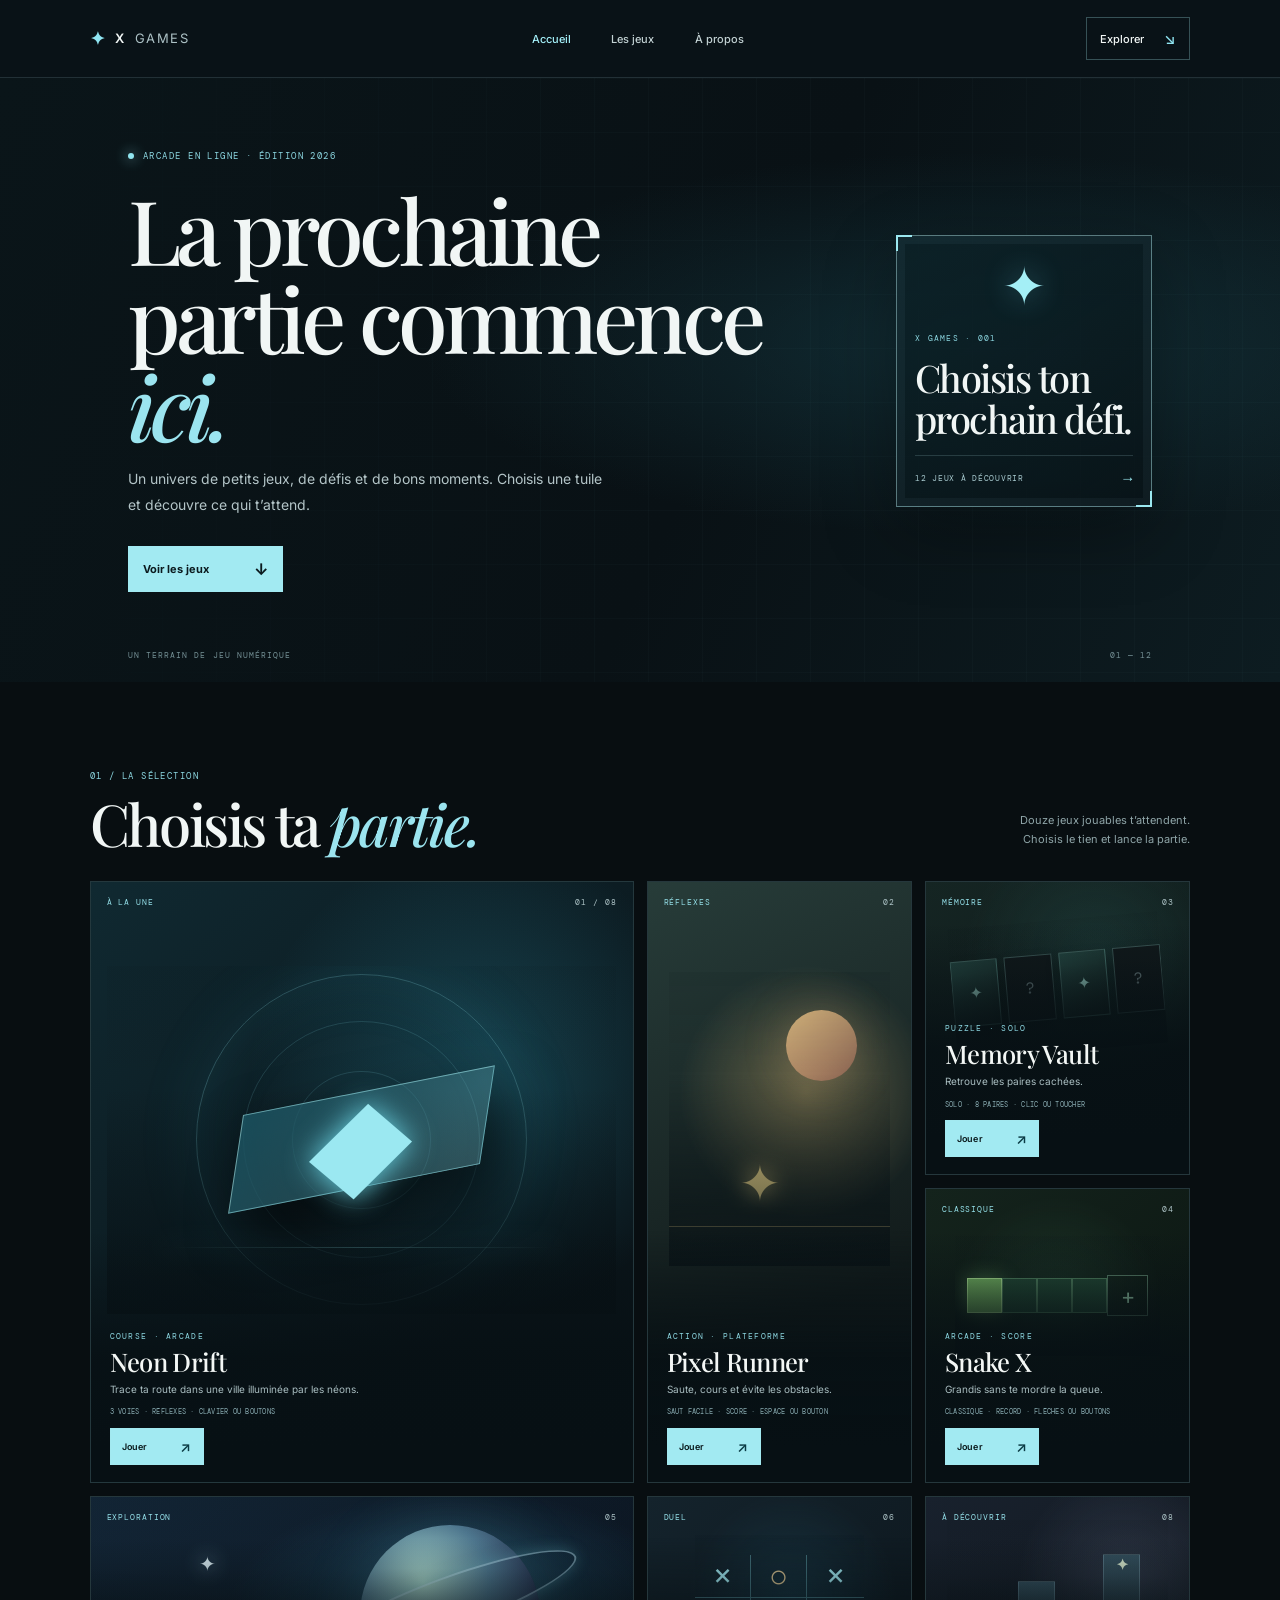
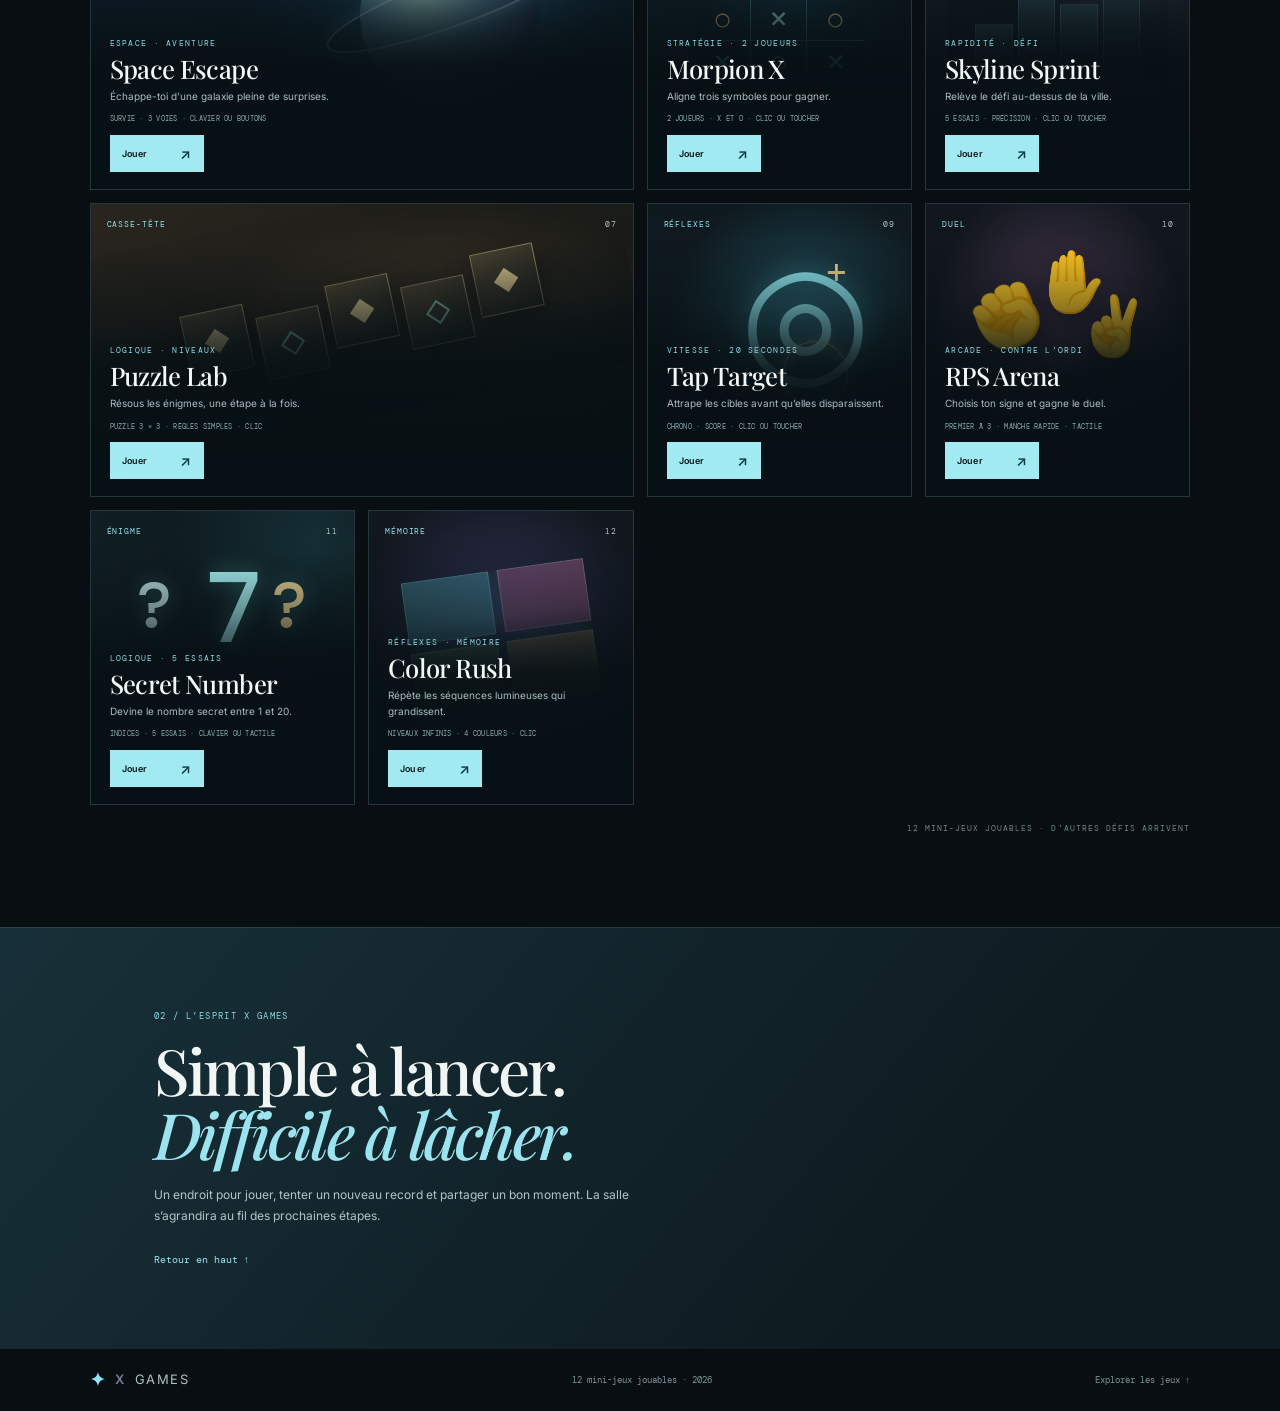
==== commit 52f6388a: "Place all game cards in the catalogue grid" ====
--- a/index.html
+++ b/index.html
@@ -96,8 +96,7 @@
           <div class="x-art x-art-city" aria-hidden="true"><span></span><span></span><span></span><span></span><b>✦</b></div>
           <div class="x-game-copy"><p class="x-game-type">RAPIDITÉ · DÉFI</p><h3>Skyline Sprint</h3><p>Relève le défi au-dessus de la ville.</p><p class="x-game-features">5 essais · précision · clic ou toucher</p><button class="x-play-button" type="button" data-play="skyline-sprint" aria-haspopup="dialog">Jouer <span>↗</span></button></div>
         </article>
-      </div>
-      <article class="x-game x-art-tap"><div class="x-game-top"><span>RÉFLEXES</span><span>09</span></div><div class="x-art x-art-target" aria-hidden="true"><span>◎</span><b>+</b><i></i></div><div class="x-game-copy"><p class="x-game-type">VITESSE · 20 SECONDES</p><h3>Tap Target</h3><p>Attrape les cibles avant qu’elles disparaissent.</p><p class="x-game-features">Chrono · score · clic ou toucher</p><button class="x-play-button" type="button" data-play="tap-target" aria-haspopup="dialog">Jouer <span>↗</span></button></div></article>
+        <article class="x-game x-art-tap"><div class="x-game-top"><span>RÉFLEXES</span><span>09</span></div><div class="x-art x-art-target" aria-hidden="true"><span>◎</span><b>+</b><i></i></div><div class="x-game-copy"><p class="x-game-type">VITESSE · 20 SECONDES</p><h3>Tap Target</h3><p>Attrape les cibles avant qu’elles disparaissent.</p><p class="x-game-features">Chrono · score · clic ou toucher</p><button class="x-play-button" type="button" data-play="tap-target" aria-haspopup="dialog">Jouer <span>↗</span></button></div></article>
         <article class="x-game x-art-rps"><div class="x-game-top"><span>DUEL</span><span>10</span></div><div class="x-art x-art-hand" aria-hidden="true"><span>✊</span><b>✋</b><i>✌</i></div><div class="x-game-copy"><p class="x-game-type">ARCADE · CONTRE L’ORDI</p><h3>RPS Arena</h3><p>Choisis ton signe et gagne le duel.</p><p class="x-game-features">Premier à 3 · manche rapide · tactile</p><button class="x-play-button" type="button" data-play="rps-arena" aria-haspopup="dialog">Jouer <span>↗</span></button></div></article>
         <article class="x-game x-art-number"><div class="x-game-top"><span>ÉNIGME</span><span>11</span></div><div class="x-art x-art-digits" aria-hidden="true"><span>?</span><b>7</b><i>?</i></div><div class="x-game-copy"><p class="x-game-type">LOGIQUE · 5 ESSAIS</p><h3>Secret Number</h3><p>Devine le nombre secret entre 1 et 20.</p><p class="x-game-features">Indices · 5 essais · clavier ou tactile</p><button class="x-play-button" type="button" data-play="secret-number" aria-haspopup="dialog">Jouer <span>↗</span></button></div></article>
         <article class="x-game x-art-sequence"><div class="x-game-top"><span>MÉMOIRE</span><span>12</span></div><div class="x-art x-art-palette" aria-hidden="true"><span></span><span></span><span></span><span></span></div><div class="x-game-copy"><p class="x-game-type">RÉFLEXES · MÉMOIRE</p><h3>Color Rush</h3><p>Répète les séquences lumineuses qui grandissent.</p><p class="x-game-features">Niveaux infinis · 4 couleurs · clic</p><button class="x-play-button" type="button" data-play="color-rush" aria-haspopup="dialog">Jouer <span>↗</span></button></div></article>
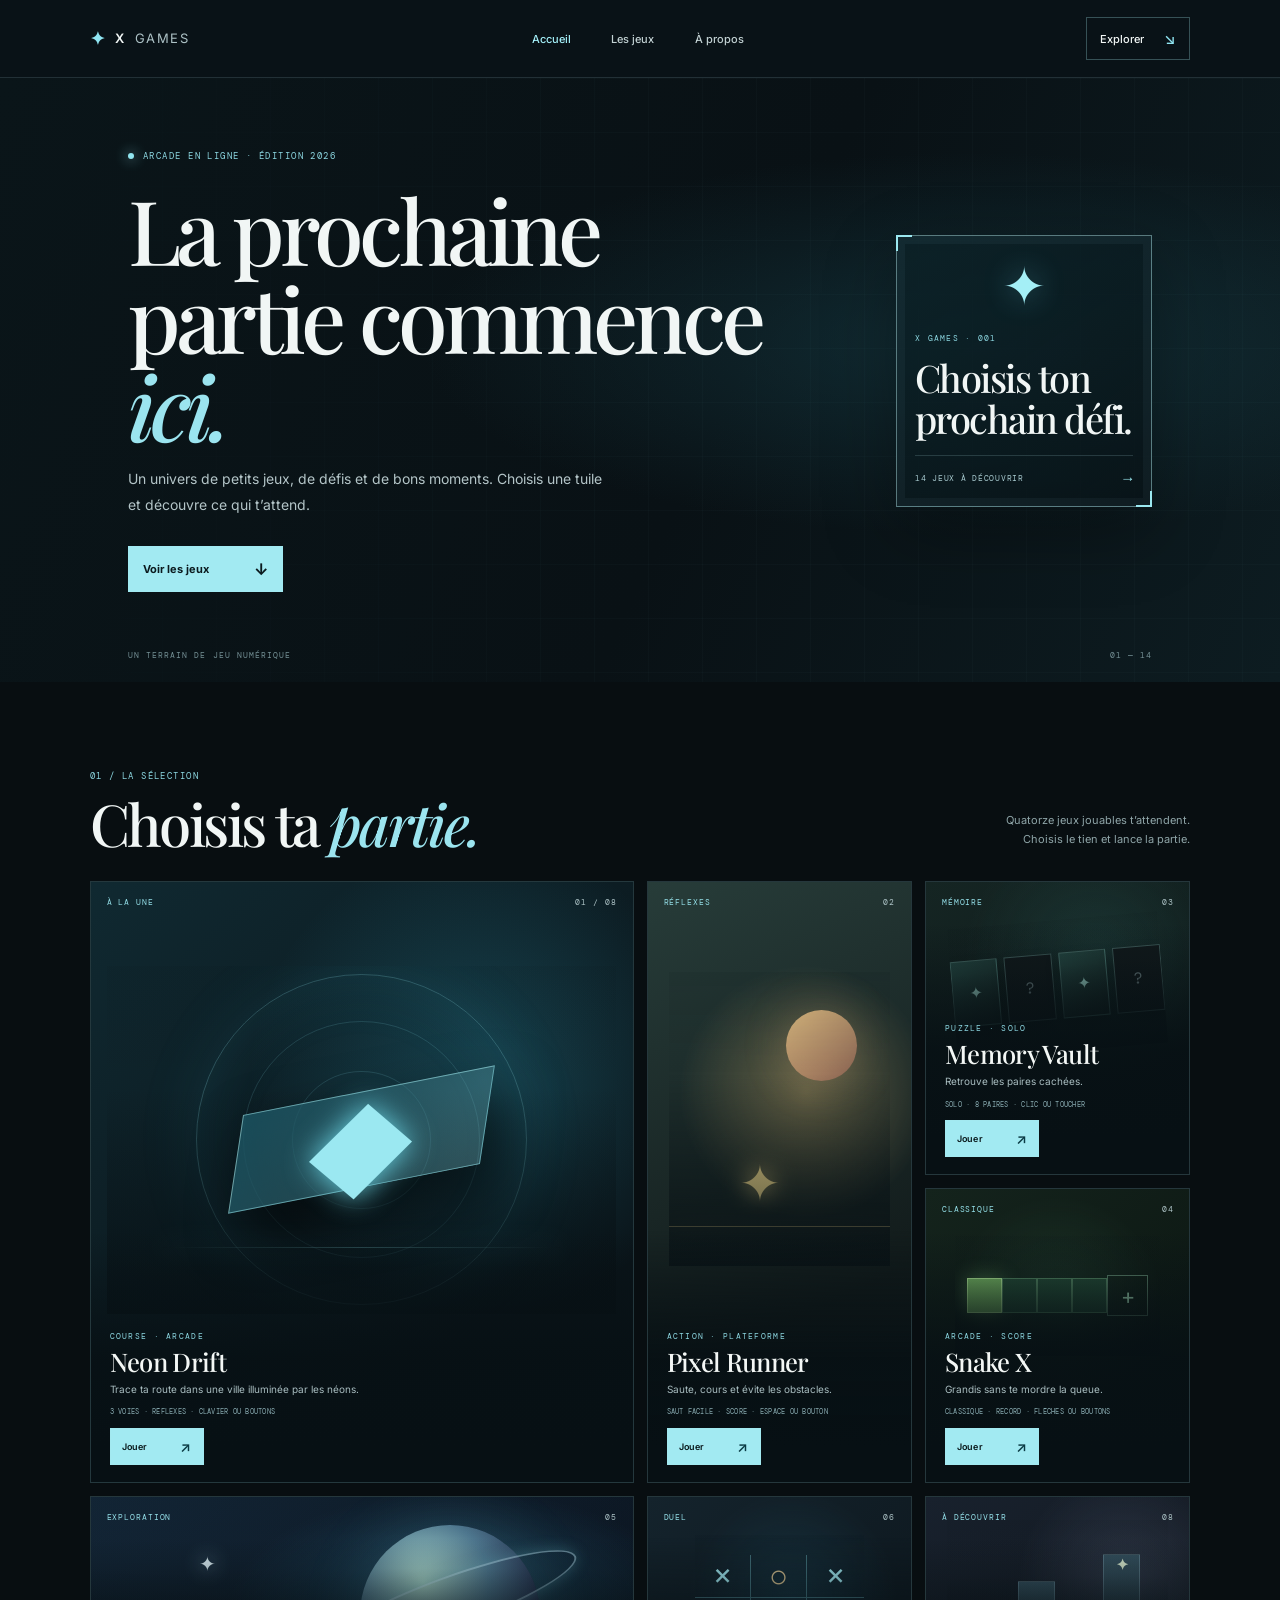
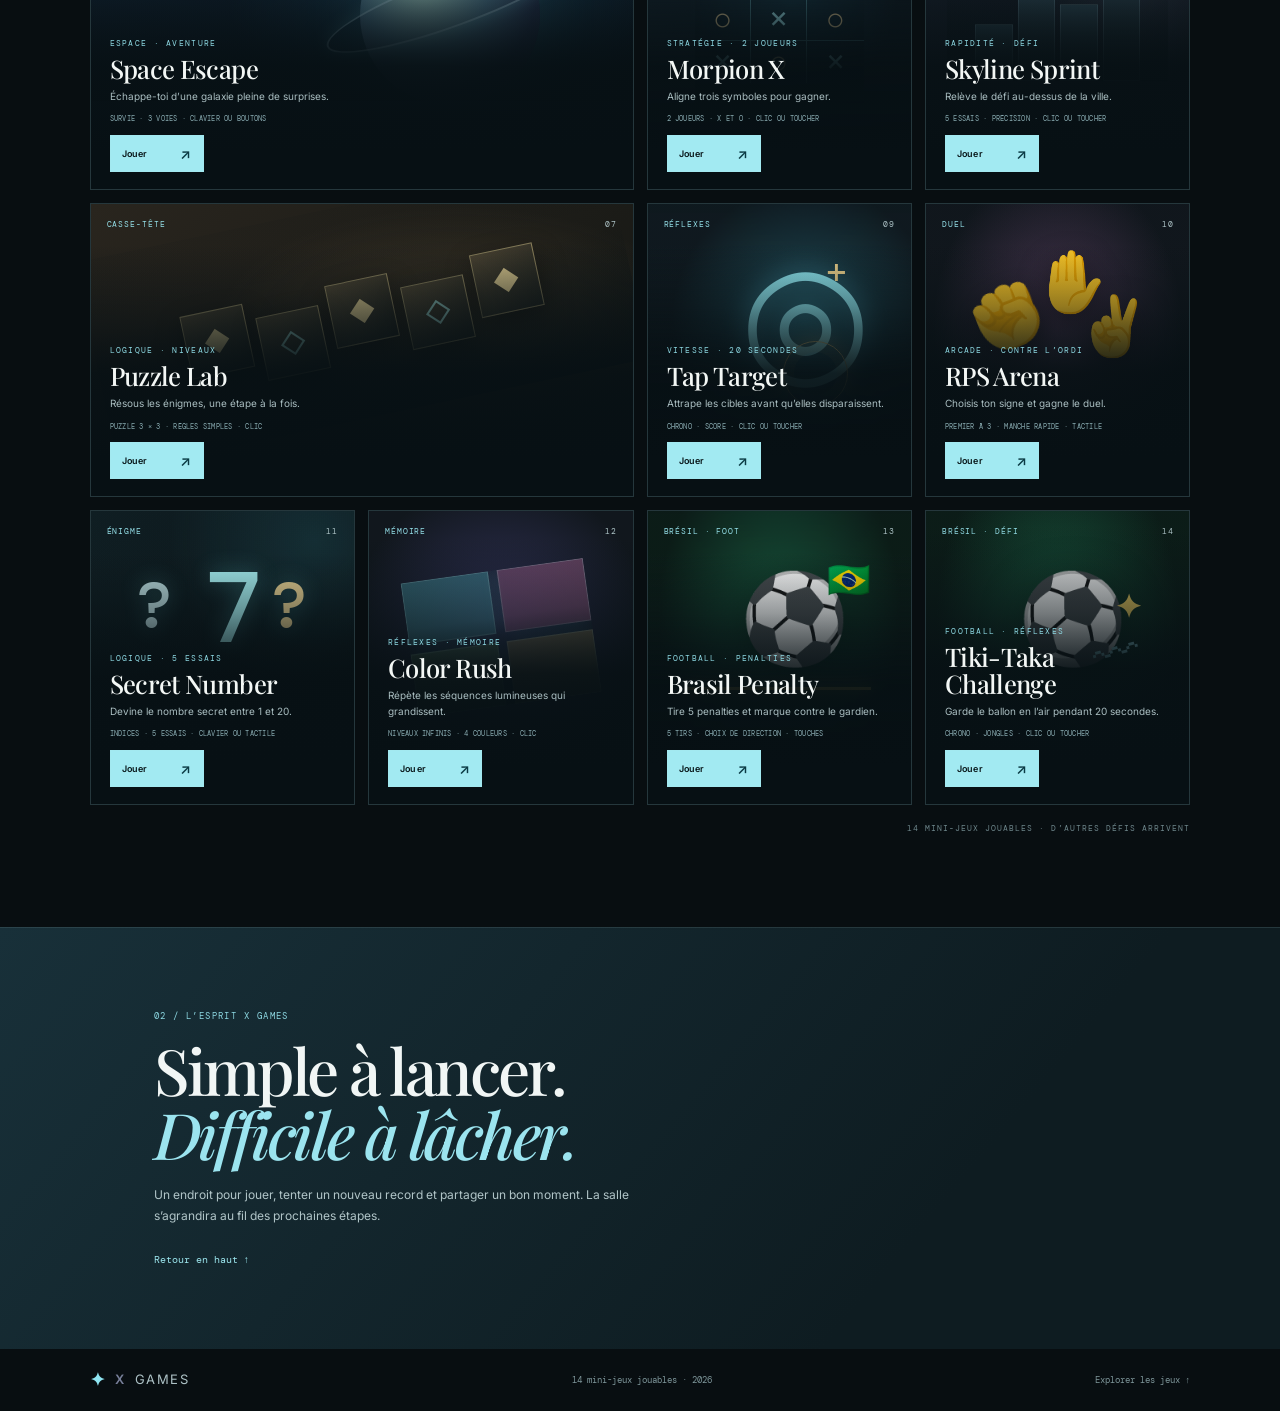
==== commit f41508ad: "Add Brazil football challenges to catalogue" ====
--- a/index.html
+++ b/index.html
@@ -9,7 +9,7 @@
   <link rel="preconnect" href="https://fonts.googleapis.com">
   <link rel="preconnect" href="https://fonts.gstatic.com" crossorigin>
   <link href="https://fonts.googleapis.com/css2?family=DM+Mono:wght@400;500&family=Inter:wght@400;500;600;700&family=Playfair+Display:ital,wght@0,500;0,600;1,500&display=swap" rel="stylesheet">
-  <link rel="stylesheet" href="style.css?v=20260926-12games">
+  <link rel="stylesheet" href="style.css?v=20260926-brasil-14">
 </head>
 <body class="xhome">
   <header class="x-header" id="top">
@@ -34,9 +34,9 @@
         <span class="x-note-star">✦</span>
         <p class="x-kicker">X GAMES · 001</p>
         <strong>Choisis ton<br>prochain défi.</strong>
-        <span class="x-note-bottom">12 JEUX À DÉCOUVRIR <b>→</b></span>
+        <span class="x-note-bottom">14 JEUX À DÉCOUVRIR <b>→</b></span>
       </aside>
-      <div class="x-intro-caption"><span>UN TERRAIN DE JEU NUMÉRIQUE</span><span>01 — 12</span></div>
+      <div class="x-intro-caption"><span>UN TERRAIN DE JEU NUMÉRIQUE</span><span>01 — 14</span></div>
     </section>
 
     <section class="x-catalogue" id="games" aria-labelledby="games-title">
@@ -45,7 +45,7 @@
           <p class="x-kicker">01 / LA SÉLECTION</p>
           <h2 id="games-title">Choisis ta <em>partie.</em></h2>
         </div>
-        <p class="x-section-note">Douze jeux jouables t’attendent.<br>Choisis le tien et lance la partie.</p>
+        <p class="x-section-note">Quatorze jeux jouables t’attendent.<br>Choisis le tien et lance la partie.</p>
       </div>
 
       <div class="x-grid">
@@ -100,7 +100,9 @@
         <article class="x-game x-art-rps"><div class="x-game-top"><span>DUEL</span><span>10</span></div><div class="x-art x-art-hand" aria-hidden="true"><span>✊</span><b>✋</b><i>✌</i></div><div class="x-game-copy"><p class="x-game-type">ARCADE · CONTRE L’ORDI</p><h3>RPS Arena</h3><p>Choisis ton signe et gagne le duel.</p><p class="x-game-features">Premier à 3 · manche rapide · tactile</p><button class="x-play-button" type="button" data-play="rps-arena" aria-haspopup="dialog">Jouer <span>↗</span></button></div></article>
         <article class="x-game x-art-number"><div class="x-game-top"><span>ÉNIGME</span><span>11</span></div><div class="x-art x-art-digits" aria-hidden="true"><span>?</span><b>7</b><i>?</i></div><div class="x-game-copy"><p class="x-game-type">LOGIQUE · 5 ESSAIS</p><h3>Secret Number</h3><p>Devine le nombre secret entre 1 et 20.</p><p class="x-game-features">Indices · 5 essais · clavier ou tactile</p><button class="x-play-button" type="button" data-play="secret-number" aria-haspopup="dialog">Jouer <span>↗</span></button></div></article>
         <article class="x-game x-art-sequence"><div class="x-game-top"><span>MÉMOIRE</span><span>12</span></div><div class="x-art x-art-palette" aria-hidden="true"><span></span><span></span><span></span><span></span></div><div class="x-game-copy"><p class="x-game-type">RÉFLEXES · MÉMOIRE</p><h3>Color Rush</h3><p>Répète les séquences lumineuses qui grandissent.</p><p class="x-game-features">Niveaux infinis · 4 couleurs · clic</p><button class="x-play-button" type="button" data-play="color-rush" aria-haspopup="dialog">Jouer <span>↗</span></button></div></article>
-      </div><p class="x-disclaimer">12 MINI-JEUX JOUABLES · D’AUTRES DÉFIS ARRIVENT</p>
+        <article class="x-game x-art-penalty"><div class="x-game-top"><span>BRÉSIL · FOOT</span><span>13</span></div><div class="x-art x-art-football" aria-hidden="true"><span>⚽</span><b>🇧🇷</b><i></i></div><div class="x-game-copy"><p class="x-game-type">FOOTBALL · PENALTIES</p><h3>Brasil Penalty</h3><p>Tire 5 penalties et marque contre le gardien.</p><p class="x-game-features">5 tirs · choix de direction · touches</p><button class="x-play-button" type="button" data-play="brasil-penalty" aria-haspopup="dialog">Jouer <span>↗</span></button></div></article>
+        <article class="x-game x-art-tiki"><div class="x-game-top"><span>BRÉSIL · DÉFI</span><span>14</span></div><div class="x-art x-art-tikiart" aria-hidden="true"><span>⚽</span><b>✦</b><i>〰</i></div><div class="x-game-copy"><p class="x-game-type">FOOTBALL · RÉFLEXES</p><h3>Tiki-Taka Challenge</h3><p>Garde le ballon en l’air pendant 20 secondes.</p><p class="x-game-features">Chrono · jongles · clic ou toucher</p><button class="x-play-button" type="button" data-play="tiki-taka" aria-haspopup="dialog">Jouer <span>↗</span></button></div></article>
+      </div><p class="x-disclaimer">14 MINI-JEUX JOUABLES · D’AUTRES DÉFIS ARRIVENT</p>
     </section>
 
     <section class="x-about" id="about">
@@ -123,7 +125,7 @@
       <footer class="x-play-footer"><span id="playHint">Utilise les boutons ou le clavier.</span><button id="restartGame" type="button">Recommencer ↻</button></footer>
     </div>
   </section>
-  <footer class="x-footer"><a class="x-brand" href="#top"><span>✦</span> X <i>GAMES</i></a><p>12 mini-jeux jouables · 2026</p><a href="#games">Explorer les jeux ↑</a></footer>
-  <script src="xgames-engine.js?v=20260926-12games"></script>
+  <footer class="x-footer"><a class="x-brand" href="#top"><span>✦</span> X <i>GAMES</i></a><p>14 mini-jeux jouables · 2026</p><a href="#games">Explorer les jeux ↑</a></footer>
+  <script src="xgames-engine.js?v=20260926-brasil-14"></script>
 </body>
 </html>
--- a/style.css
+++ b/style.css
@@ -370,3 +370,6 @@
 .x-rps-choices{display:flex;justify-content:center;flex-wrap:wrap;gap:9px;margin:20px 0}.x-rps-choices button,.x-number-form button{padding:12px 14px;border:1px solid #9adfe86b;background:#13272d;color:#eaf8f5;cursor:pointer}.x-rps-choices button:hover,.x-number-form button:hover{background:#20505a}.x-rps-result,.x-number-feedback{min-height:28px;margin:10px 0;color:#a9e9ec;font-size:13px}
 .x-number-form{display:flex;justify-content:center;gap:8px;margin:20px 0}.x-number-input{width:150px;padding:11px;border:1px solid #9adfe86b;background:#091418;color:white;font:16px "DM Mono",monospace}
 .x-color-grid{display:grid;grid-template-columns:repeat(2,76px);gap:9px;justify-content:center;margin:17px auto}.x-color-grid button{width:76px;height:64px;border:1px solid #d5f5ee7a;cursor:pointer;transition:filter .12s,transform .12s}.x-color-grid button:nth-child(1){background:#56c9df}.x-color-grid button:nth-child(2){background:#d878af}.x-color-grid button:nth-child(3){background:#79c878}.x-color-grid button:nth-child(4){background:#e2be67}.x-color-grid button.is-lit{filter:brightness(1.8);transform:scale(1.08);box-shadow:0 0 24px currentColor}.x-color-start{padding:9px 13px;border:1px solid #9adfe86b;background:#13272d;color:#c4eff1;cursor:pointer}
+
+.x-art-penalty::before,.x-art-tiki::before{background:radial-gradient(ellipse at 50% 35%,#18533b,#0c1d18 65%)}.x-art-football>span,.x-art-tikiart>span{position:absolute;top:19%;left:35%;font:88px Arial;filter:drop-shadow(0 12px 20px #0008);animation:x-ball-float 2s ease-in-out infinite}.x-art-football>b{position:absolute;top:16%;right:15%;font-size:35px}.x-art-football>i{position:absolute;bottom:39%;left:15%;width:70%;height:3px;background:#f0d25d;box-shadow:0 0 13px #f0d25d}.x-art-tikiart>b{position:absolute;top:26%;right:18%;font-size:32px;color:#efcf62}.x-art-tikiart>i{position:absolute;right:19%;bottom:42%;color:#9be4ef;font:46px Georgia,serif;transform:rotate(-15deg)}
+.x-penalty-wrap,.x-tiki-wrap{width:min(430px,100%);text-align:center}.x-penalty-goal{position:relative;width:min(330px,95%);height:135px;margin:12px auto 18px;border:5px solid #edf4e9;border-bottom:0;background:linear-gradient(180deg,#6da97d33,#16402d44);overflow:hidden}.x-keeper{position:absolute;bottom:3px;left:50%;font-size:38px;transform:translateX(-50%);transition:left .25s}.x-ball{position:absolute;bottom:2px;left:50%;font-size:24px;transform:translateX(-50%);transition:left .25s,bottom .25s}.x-penalty-buttons{display:flex;justify-content:center;gap:8px}.x-penalty-buttons button{padding:10px 12px;border:1px solid #e8d25780;background:#15452d;color:#e8eac7;cursor:pointer}.x-tiki-ball{margin:20px auto;width:120px;height:120px;border:2px solid #e8d257;border-radius:50%;background:radial-gradient(circle at 35% 30%,#207848,#0d4228);color:#fff;font-size:58px;cursor:pointer;box-shadow:0 0 22px #46af6755}.x-tiki-ball.is-kicked{animation:x-juggle .34s ease-out}@keyframes x-juggle{50%{transform:translateY(-28px) rotate(22deg)}}@keyframes x-ball-float{50%{transform:translateY(-8px) rotate(14deg)}}
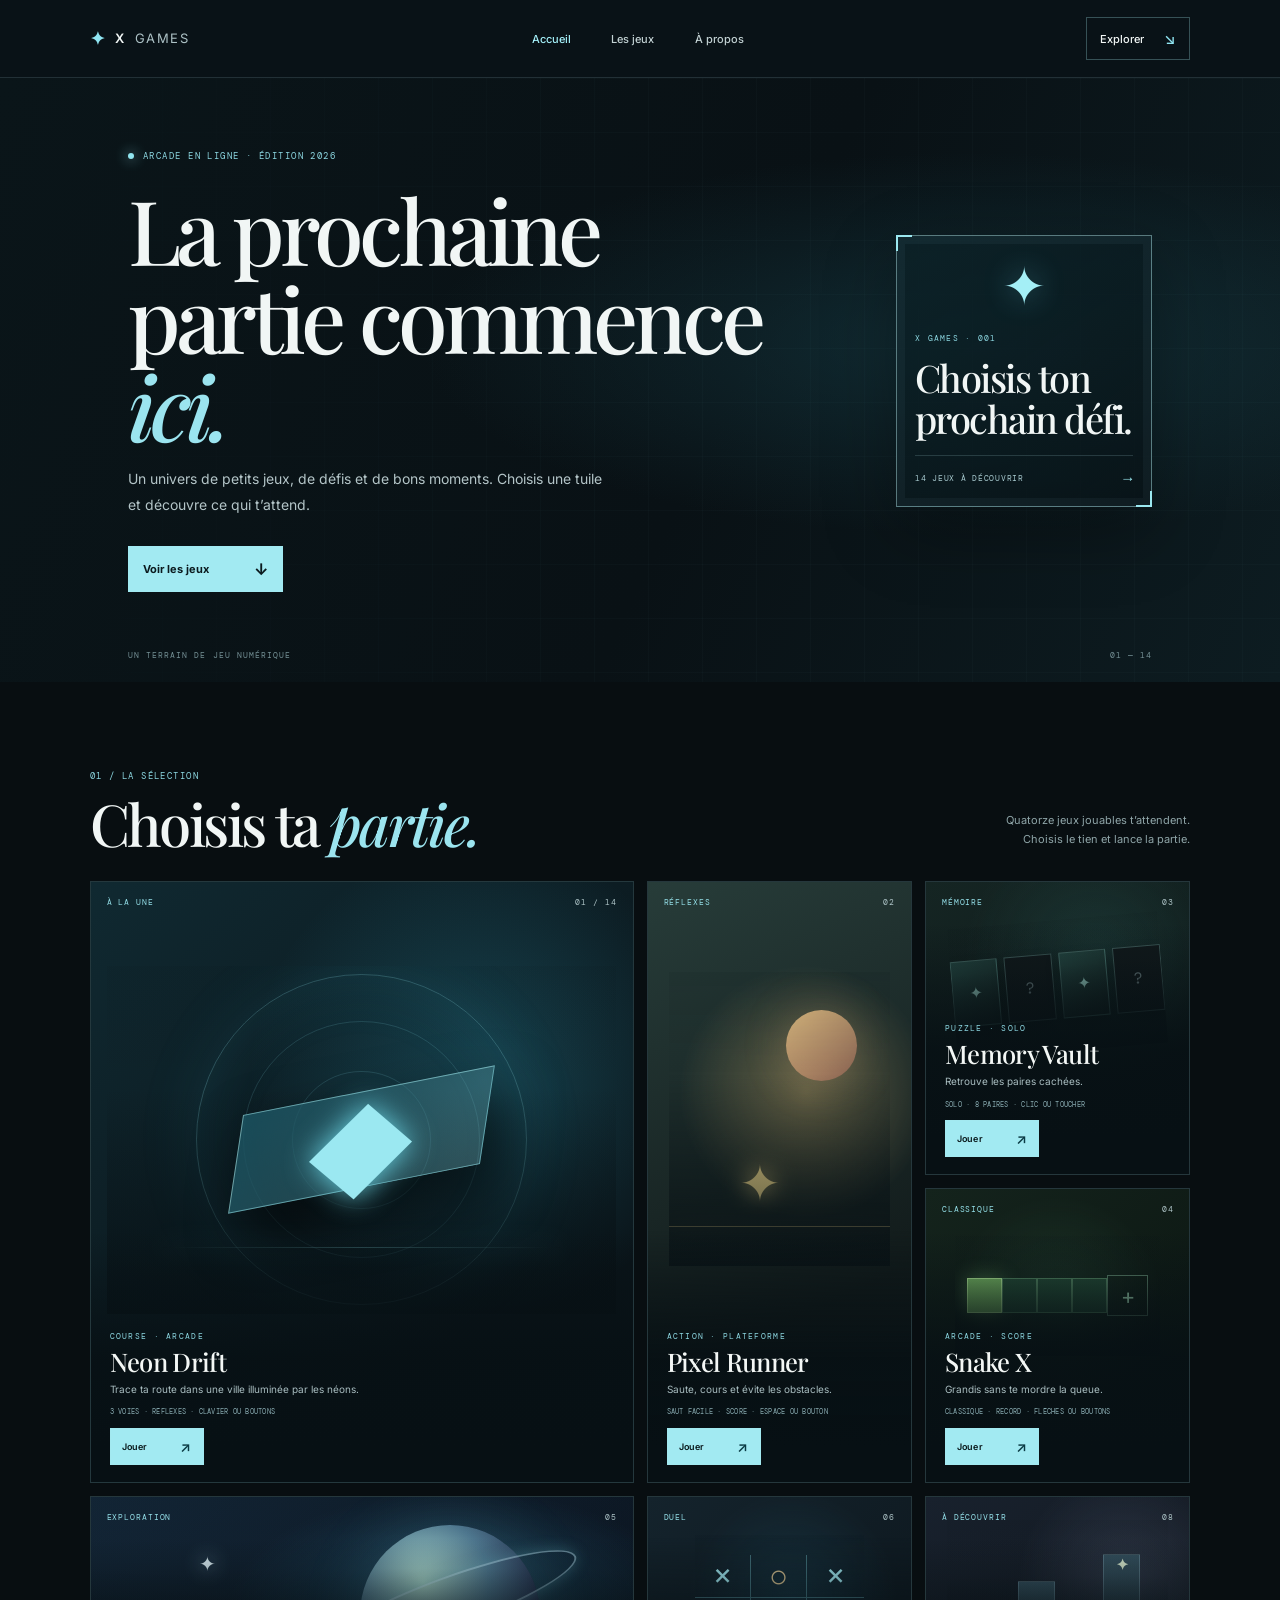
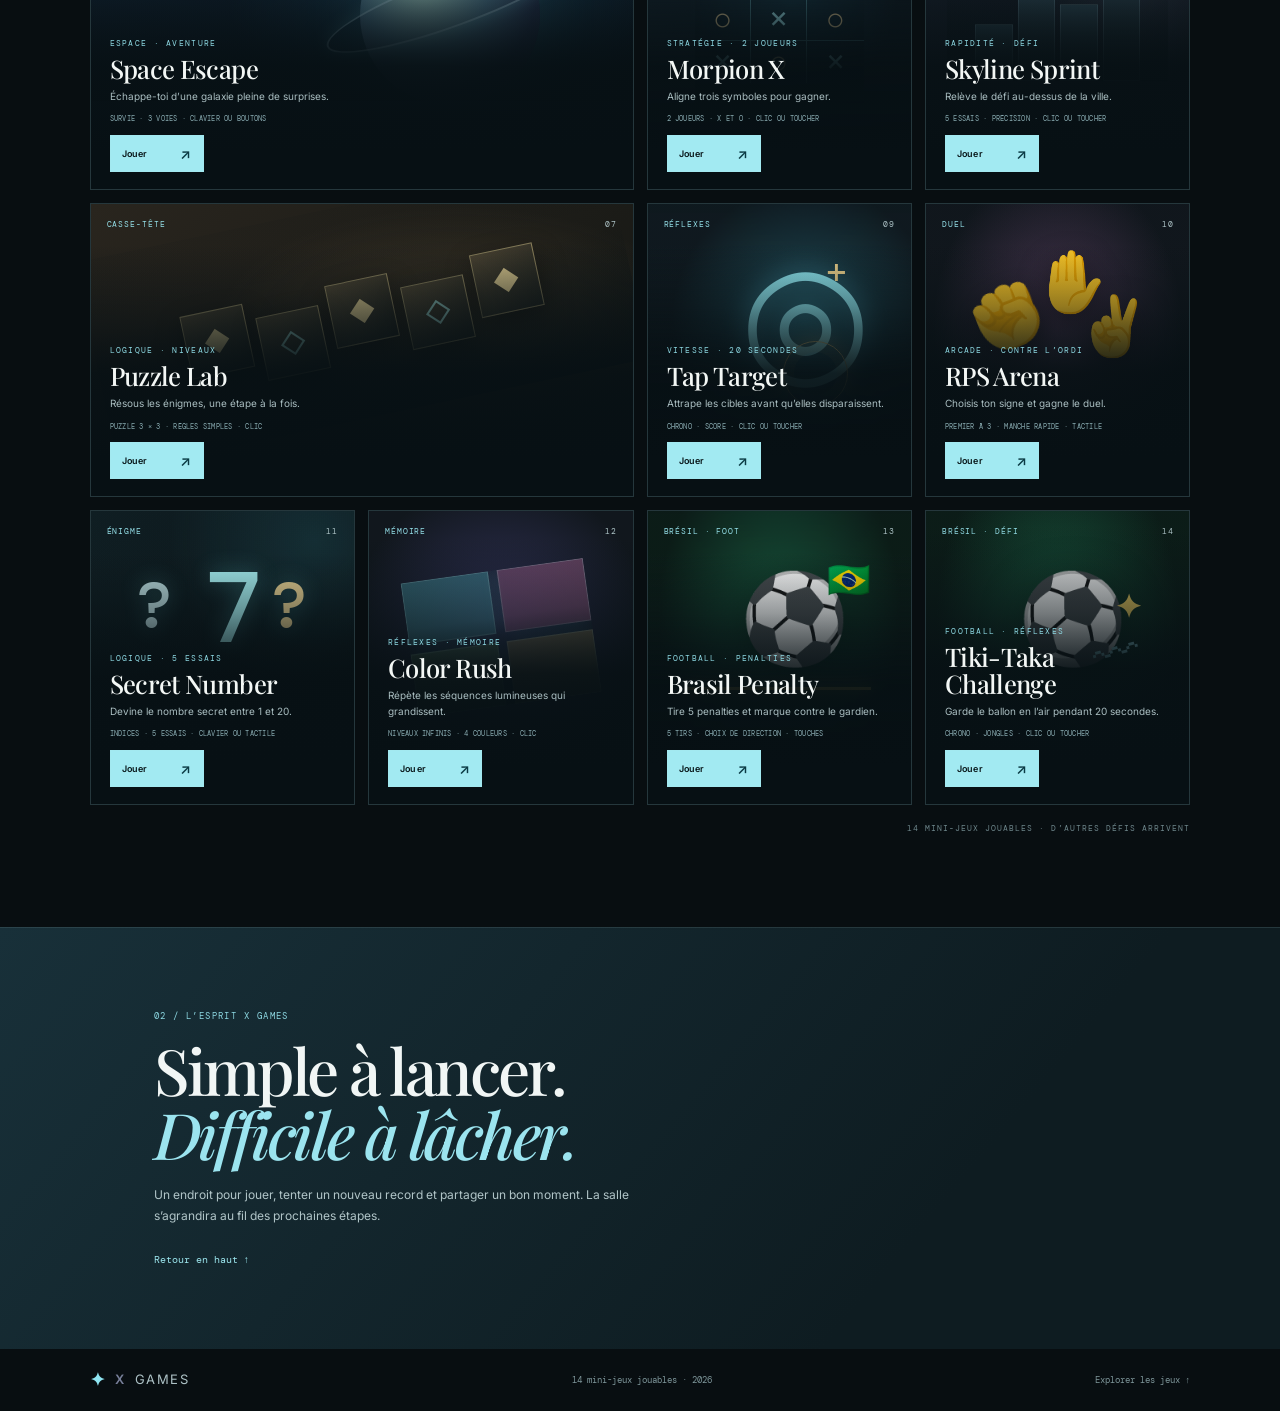
==== commit fcc4fe5d: "Update homepage game count" ====
--- a/index.html
+++ b/index.html
@@ -50,7 +50,7 @@
 
       <div class="x-grid">
         <article class="x-game x-game-feature x-art-drift">
-          <div class="x-game-top"><span>À LA UNE</span><span>01 / 08</span></div>
+          <div class="x-game-top"><span>À LA UNE</span><span>01 / 14</span></div>
           <div class="x-art x-art-car" aria-hidden="true"><span class="x-orbit"></span><span class="x-car-shape">◆</span><span class="x-art-line"></span></div>
           <div class="x-game-copy"><p class="x-game-type">COURSE · ARCADE</p><h3>Neon Drift</h3><p>Trace ta route dans une ville illuminée par les néons.</p><p class="x-game-features">3 voies · réflexes · clavier ou boutons</p><button class="x-play-button" type="button" data-play="neon-drift" aria-haspopup="dialog">Jouer <span>↗</span></button></div>
         </article>
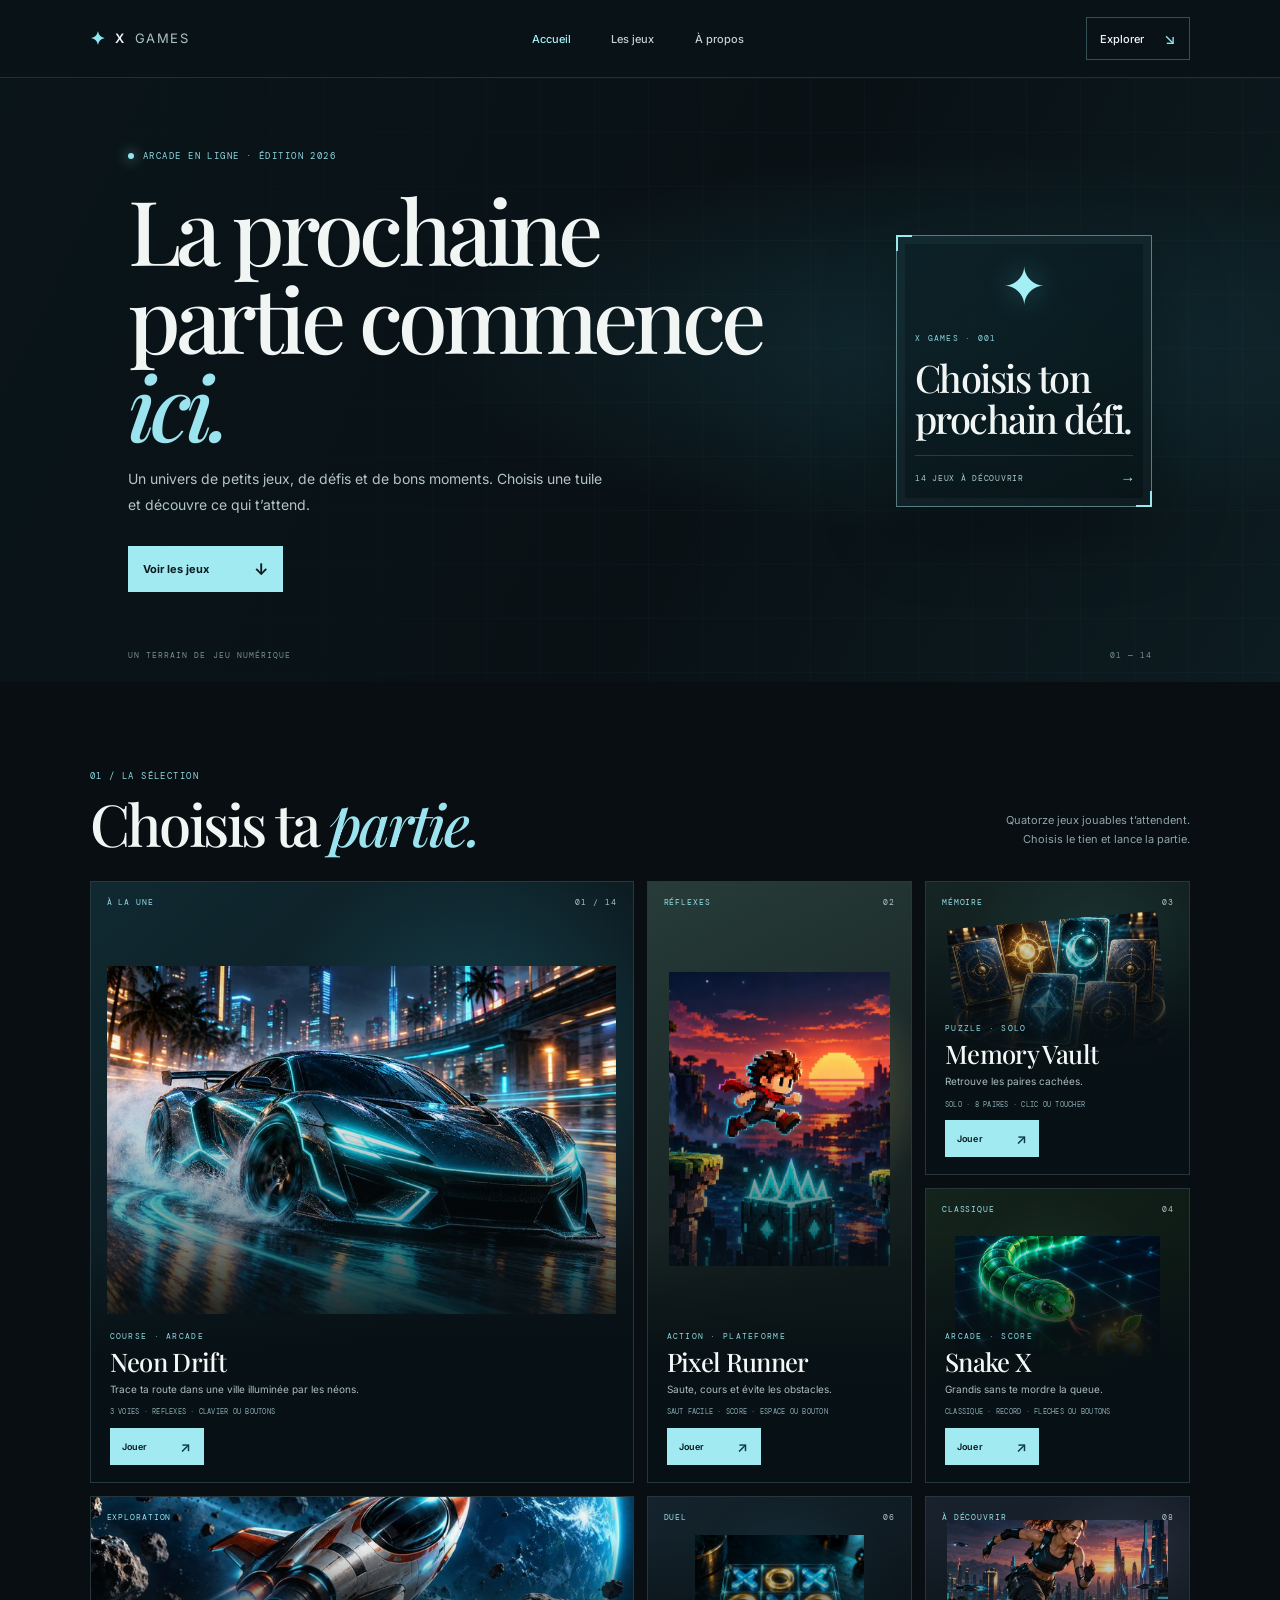
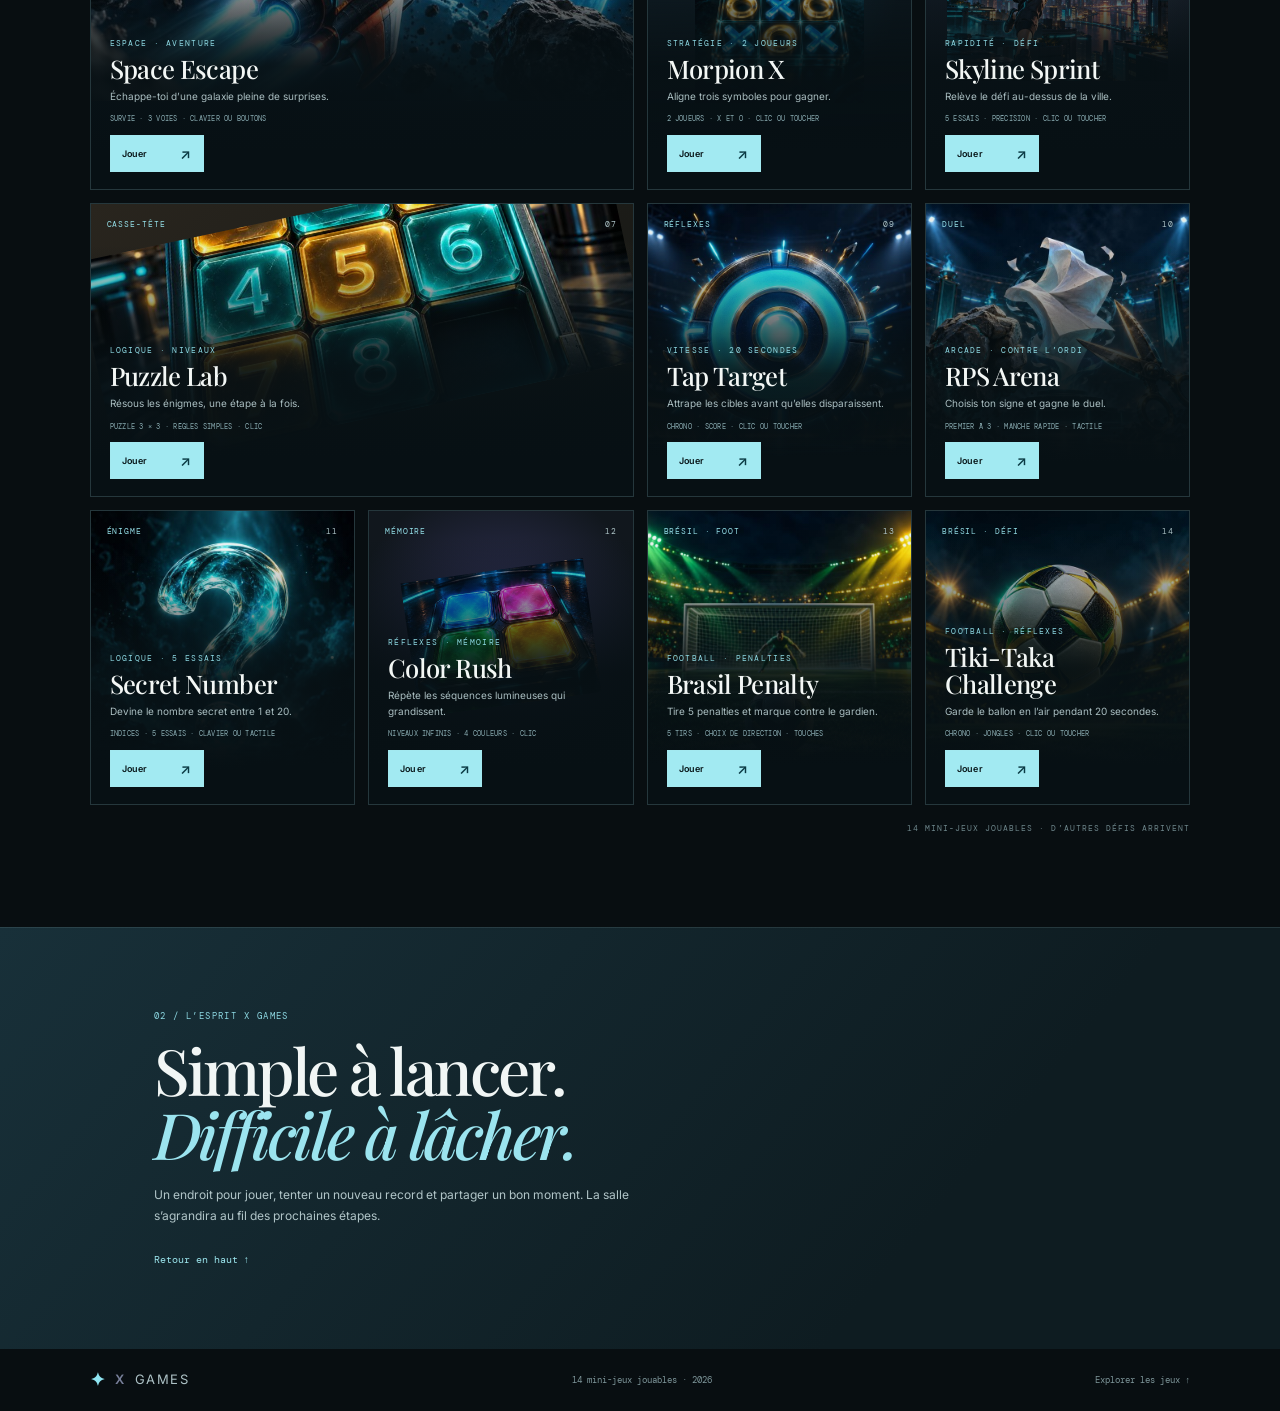
==== commit 5c507127: "Add custom artwork to all game cards" ====
--- a/index.html
+++ b/index.html
@@ -9,7 +9,7 @@
   <link rel="preconnect" href="https://fonts.googleapis.com">
   <link rel="preconnect" href="https://fonts.gstatic.com" crossorigin>
   <link href="https://fonts.googleapis.com/css2?family=DM+Mono:wght@400;500&family=Inter:wght@400;500;600;700&family=Playfair+Display:ital,wght@0,500;0,600;1,500&display=swap" rel="stylesheet">
-  <link rel="stylesheet" href="style.css?v=20260926-brasil-14">
+  <link rel="stylesheet" href="style.css?v=20260926-artwork">
 </head>
 <body class="xhome">
   <header class="x-header" id="top">
--- a/style.css
+++ b/style.css
@@ -373,3 +373,22 @@
 
 .x-art-penalty::before,.x-art-tiki::before{background:radial-gradient(ellipse at 50% 35%,#18533b,#0c1d18 65%)}.x-art-football>span,.x-art-tikiart>span{position:absolute;top:19%;left:35%;font:88px Arial;filter:drop-shadow(0 12px 20px #0008);animation:x-ball-float 2s ease-in-out infinite}.x-art-football>b{position:absolute;top:16%;right:15%;font-size:35px}.x-art-football>i{position:absolute;bottom:39%;left:15%;width:70%;height:3px;background:#f0d25d;box-shadow:0 0 13px #f0d25d}.x-art-tikiart>b{position:absolute;top:26%;right:18%;font-size:32px;color:#efcf62}.x-art-tikiart>i{position:absolute;right:19%;bottom:42%;color:#9be4ef;font:46px Georgia,serif;transform:rotate(-15deg)}
 .x-penalty-wrap,.x-tiki-wrap{width:min(430px,100%);text-align:center}.x-penalty-goal{position:relative;width:min(330px,95%);height:135px;margin:12px auto 18px;border:5px solid #edf4e9;border-bottom:0;background:linear-gradient(180deg,#6da97d33,#16402d44);overflow:hidden}.x-keeper{position:absolute;bottom:3px;left:50%;font-size:38px;transform:translateX(-50%);transition:left .25s}.x-ball{position:absolute;bottom:2px;left:50%;font-size:24px;transform:translateX(-50%);transition:left .25s,bottom .25s}.x-penalty-buttons{display:flex;justify-content:center;gap:8px}.x-penalty-buttons button{padding:10px 12px;border:1px solid #e8d25780;background:#15452d;color:#e8eac7;cursor:pointer}.x-tiki-ball{margin:20px auto;width:120px;height:120px;border:2px solid #e8d257;border-radius:50%;background:radial-gradient(circle at 35% 30%,#207848,#0d4228);color:#fff;font-size:58px;cursor:pointer;box-shadow:0 0 22px #46af6755}.x-tiki-ball.is-kicked{animation:x-juggle .34s ease-out}@keyframes x-juggle{50%{transform:translateY(-28px) rotate(22deg)}}@keyframes x-ball-float{50%{transform:translateY(-8px) rotate(14deg)}}
+
+
+/* Generated artwork for all 14 game cards */
+.x-game .x-art{background-position:center;background-size:cover;background-repeat:no-repeat}
+.x-game .x-art>*{display:none!important}
+.x-art-drift .x-art{background-image:url("../assets/neon-drift.jpg")}
+.x-art-runner .x-art{background-image:url("../assets/pixel-runner.jpg")}
+.x-art-memory .x-art{background-image:url("../assets/memory-vault.jpg")}
+.x-art-snake .x-art{background-image:url("../assets/snake-x.jpg")}
+.x-art-space .x-art{background-image:url("../assets/space-escape.jpg")}
+.x-art-tictactoe .x-art{background-image:url("../assets/morpion-x.jpg")}
+.x-art-puzzle .x-art{background-image:url("../assets/puzzle-lab.jpg")}
+.x-art-skyline .x-art{background-image:url("../assets/skyline-sprint.jpg")}
+.x-art-tap .x-art{background-image:url("../assets/tap-target.jpg")}
+.x-art-rps .x-art{background-image:url("../assets/rps-arena.jpg")}
+.x-art-number .x-art{background-image:url("../assets/secret-number.jpg")}
+.x-art-sequence .x-art{background-image:url("../assets/color-rush.jpg")}
+.x-art-penalty .x-art{background-image:url("../assets/brasil-penalty.jpg")}
+.x-art-tiki .x-art{background-image:url("../assets/tiki-taka.jpg")}
